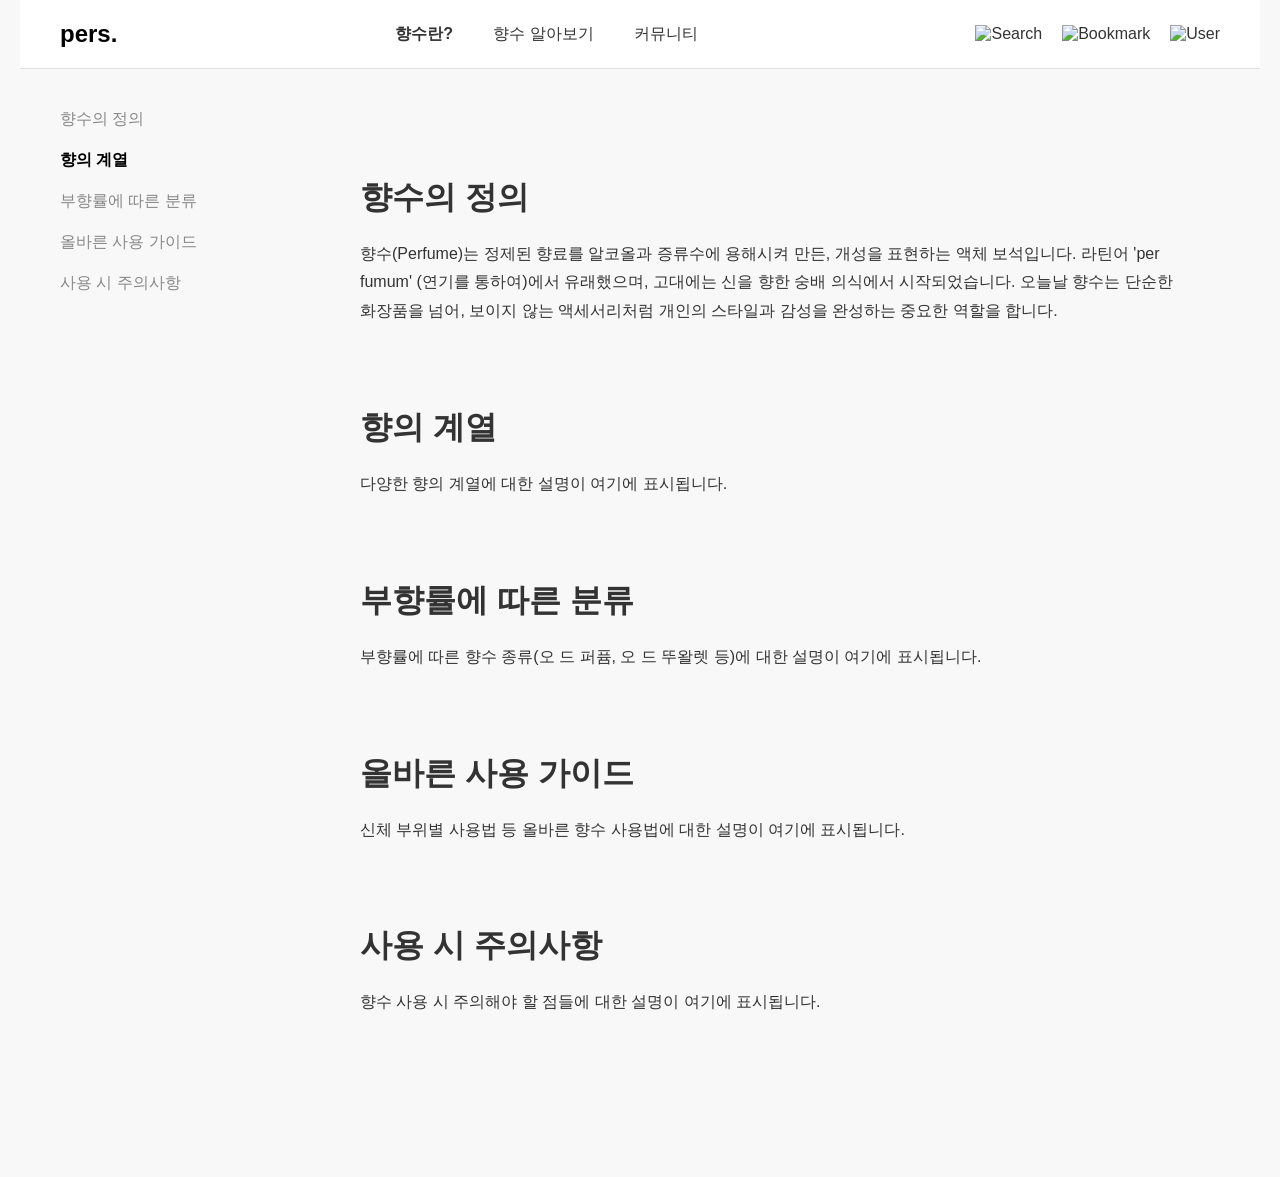
==== perfume-guide.html @ f9b20d13 "Add perfume guide and update existing files" ====
<!DOCTYPE html>
<html lang="ko">
<head>
    <meta charset="UTF-8">
    <meta name="viewport" content="width=device-width, initial-scale=1.0">
    <title>향수 가이드 - pers.</title>
    <link rel="stylesheet" href="https://cdn.jsdelivr.net/gh/orioncactus/pretendard@v1.3.9/dist/web/static/pretendard.min.css">
    <link rel="stylesheet" href="style.css">
</head>
<body class="guide-page">
    <header>
        <div class="logo"><a href="index.html">pers.</a></div>
        <nav>
            <ul>
                <li><a href="perfume-guide.html" class="active">향수란?</a></li>
                <li><a href="#">향수 알아보기</a></li>
                <li><a href="#">커뮤니티</a></li>
            </ul>
        </nav>
        <div class="icons">
             <a href="#"><img src="https://storage.googleapis.com/spec-project-asset-manager-storage/bair-imlab-project-images/images/search-icon.png" alt="Search"></a>
            <a href="#"><img src="https://storage.googleapis.com/spec-project-asset-manager-storage/bair-imlab-project-images/images/bookmark-icon.png" alt="Bookmark"></a>
            <a href="#"><img src="https://storage.googleapis.com/spec-project-asset-manager-storage/bair-imlab-project-images/images/user-icon.png" alt="User"></a>
        </div>
    </header>

    <div class="guide-container">
        <aside class="sub-nav">
            <ul>
                <li><a href="#definition" class="active">향수의 정의</a></li>
                <li><a href="#families">향의 계열</a></li>
                <li><a href="#types">부향률에 따른 분류</a></li>
                <li><a href="#usage">올바른 사용 가이드</a></li>
                <li><a href="#precautions">사용 시 주의사항</a></li>
            </ul>
        </aside>
        <main class="guide-content">
            <section id="definition">
                <h2>향수의 정의</h2>
                <p>향수(Perfume)는 정제된 향료를 알코올과 증류수에 용해시켜 만든, 개성을 표현하는 액체 보석입니다. 라틴어 'per fumum' (연기를 통하여)에서 유래했으며, 고대에는 신을 향한 숭배 의식에서 시작되었습니다. 오늘날 향수는 단순한 화장품을 넘어, 보이지 않는 액세서리처럼 개인의 스타일과 감성을 완성하는 중요한 역할을 합니다.</p>
            </section>
            <section id="families">
                <h2>향의 계열</h2>
                <p>다양한 향의 계열에 대한 설명이 여기에 표시됩니다.</p>
            </section>
            <section id="types">
                <h2>부향률에 따른 분류</h2>
                <p>부향률에 따른 향수 종류(오 드 퍼퓸, 오 드 뚜왈렛 등)에 대한 설명이 여기에 표시됩니다.</p>
            </section>
            <section id="usage">
                <h2>올바른 사용 가이드</h2>
                <p>신체 부위별 사용법 등 올바른 향수 사용법에 대한 설명이 여기에 표시됩니다.</p>
            </section>
            <section id="precautions">
                <h2>사용 시 주의사항</h2>
                <p>향수 사용 시 주의해야 할 점들에 대한 설명이 여기에 표시됩니다.</p>
            </section>
        </main>
    </div>

    <script src="main.js"></script>
</body>
</html>
---- style.css ----
:root {
    --background-color: #f8f8f8;
    --text-color: #333;
    --highlight-color: #000;
    --secondary-text-color: #888;
    --card-border-color: #e0e0e0;
}

body {
    font-family: 'Pretendard', sans-serif;
    background-color: var(--background-color);
    color: var(--text-color);
    margin: 0;
}

.guide-page {
    padding: 0 20px;
}

a {
    text-decoration: none;
    color: inherit;
}

ul {
    list-style: none;
    margin: 0;
    padding: 0;
}

header {
    display: flex;
    justify-content: space-between;
    align-items: center;
    padding: 20px 40px;
    background-color: white;
    border-bottom: 1px solid var(--card-border-color);
}

.logo a {
    font-size: 24px;
    font-weight: bold;
    color: var(--highlight-color);
}

nav ul {
    display: flex;
    gap: 40px;
}

nav a {
    font-size: 16px;
    color: var(--text-color);
}

nav a.active {
    font-weight: bold;
}

.icons {
    display: flex;
    gap: 20px;
}

.icons img {
    width: 20px;
    height: 20px;
}

main {
    padding: 40px;
}

.hero {
    display: grid;
    grid-template-columns: 1fr 1fr;
    align-items: center;
    gap: 80px;
    margin-bottom: 80px;
    background-color: white;
    padding: 60px;
}

.hero-text .lead {
    font-size: 36px;
    color: var(--secondary-text-color);
    margin: 0;
}

.hero-text h1 {
    font-size: 96px;
    font-weight: bold;
    margin: 0;
    line-height: 1;
    color: var(--secondary-text-color);
}

.hero-text .highlight {
    color: var(--highlight-color);
}

.hero-text p:last-child {
    font-size: 18px;
    margin-top: 20px;
}

.hero-image img {
    max-width: 100%;
    height: auto;
    border-radius: 8px;
}

.features {
    display: grid;
    grid-template-columns: repeat(3, 1fr);
    gap: 20px;
    text-align: left;
}

.feature-card {
    background-color: white;
    padding: 30px;
    border: 1px solid var(--card-border-color);
    border-radius: 8px;
    display: flex;
    flex-direction: column;
}

.feature-card h2 {
    font-size: 20px;
    margin: 0 0 10px 0;
}

.feature-card h2 span {
    color: var(--secondary-text-color);
    display: block;
    font-size: 16px;
    margin-bottom: 5px;
}

.feature-card p {
    margin: 0;
    color: var(--secondary-text-color);
    flex-grow: 1;
}

.feature-card a {
    font-size: 24px;
    margin-top: 20px;
    align-self: flex-end;
}

/* Guide Page Styles */
.guide-container {
    display: grid;
    grid-template-columns: 200px 1fr;
    gap: 60px;
    padding: 40px;
    max-width: 1200px;
    margin: 0 auto;
}

.sub-nav {
    position: sticky;
    top: 40px;
    height: fit-content;
}

.sub-nav ul {
    display: flex;
    flex-direction: column;
    gap: 20px;
}

.sub-nav a {
    font-size: 16px;
    color: var(--secondary-text-color);
}

.sub-nav a.active {
    font-weight: bold;
    color: var(--highlight-color);
}

.guide-content section {
    margin-bottom: 80px;
    scroll-margin-top: 40px; /* Offset for sticky nav */
}

.guide-content h2 {
    font-size: 32px;
    margin-bottom: 20px;
}

.guide-content p {
    font-size: 16px;
    line-height: 1.8;
    color: var(--text-color);
}
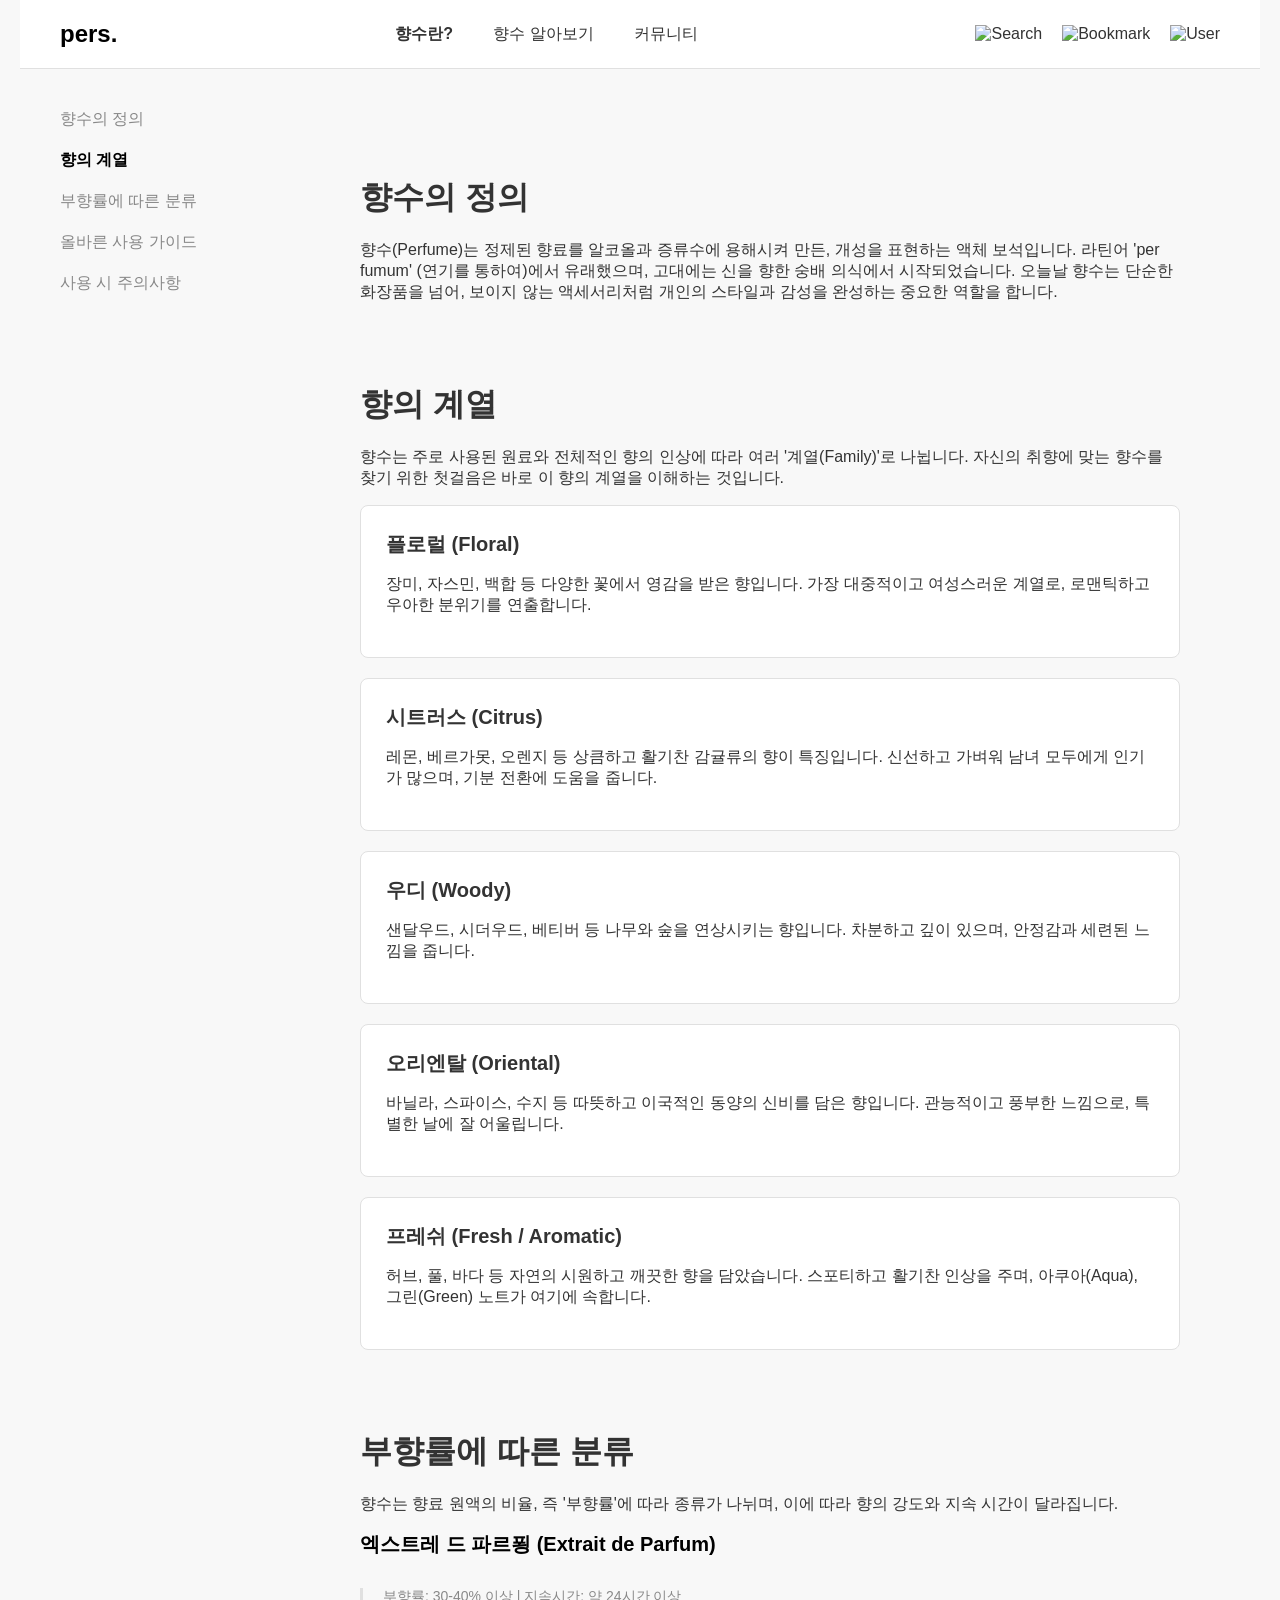
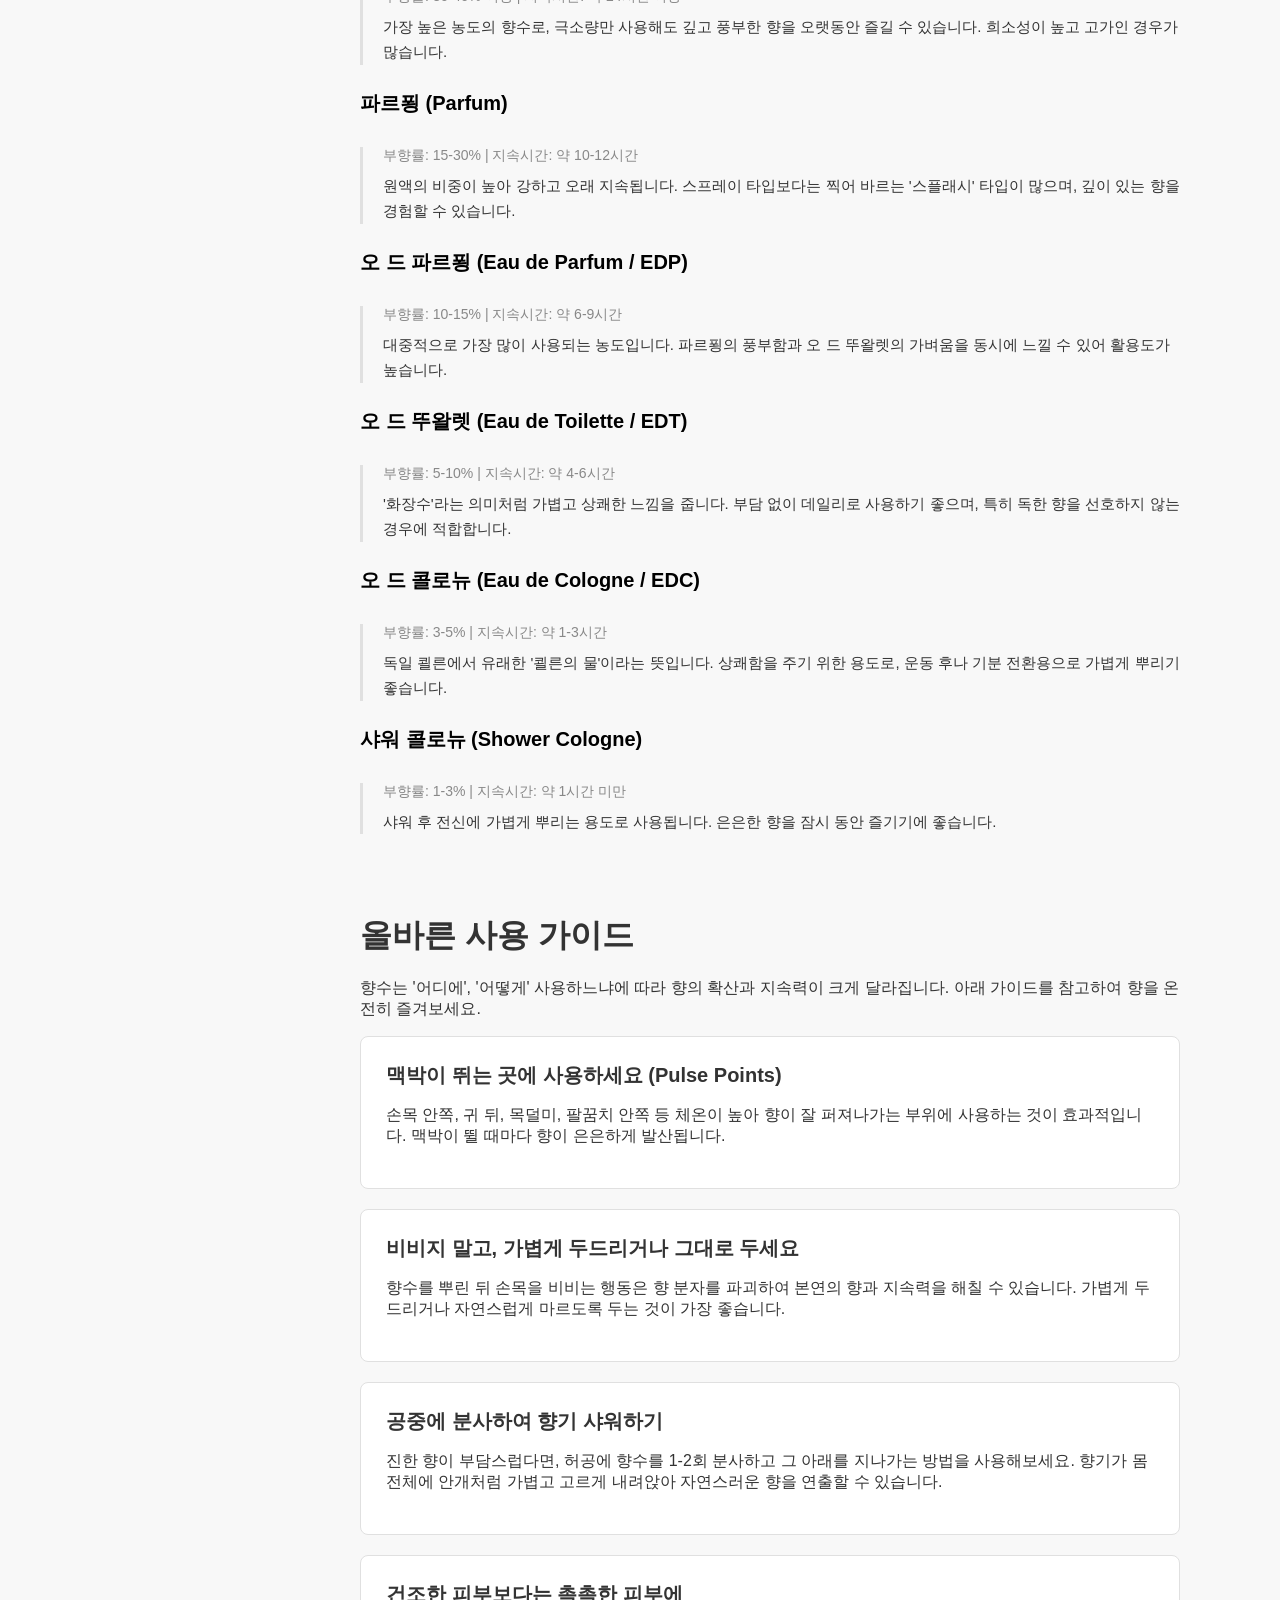
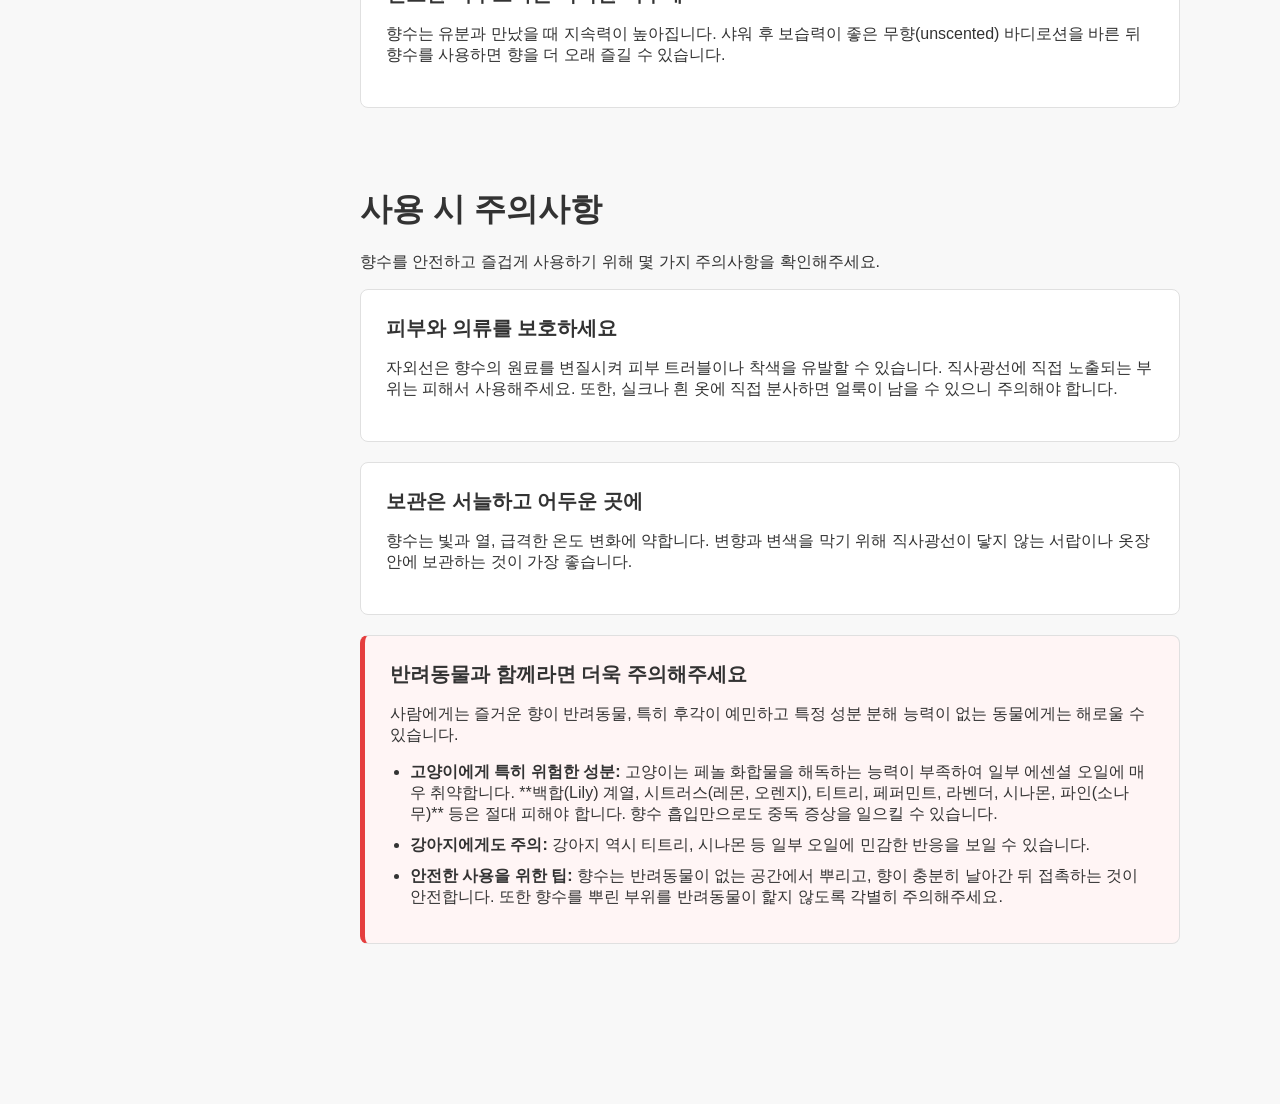
==== commit 3b70ee92: "Update perfume guide and style" ====
--- a/perfume-guide.html
+++ b/perfume-guide.html
@@ -42,19 +42,104 @@
             </section>
             <section id="families">
                 <h2>향의 계열</h2>
-                <p>다양한 향의 계열에 대한 설명이 여기에 표시됩니다.</p>
+                 <p>향수는 주로 사용된 원료와 전체적인 향의 인상에 따라 여러 '계열(Family)'로 나뉩니다. 자신의 취향에 맞는 향수를 찾기 위한 첫걸음은 바로 이 향의 계열을 이해하는 것입니다.</p>
+                <div class="content-block">
+                    <h3>플로럴 (Floral)</h3>
+                    <p>장미, 자스민, 백합 등 다양한 꽃에서 영감을 받은 향입니다. 가장 대중적이고 여성스러운 계열로, 로맨틱하고 우아한 분위기를 연출합니다.</p>
+                </div>
+                <div class="content-block">
+                    <h3>시트러스 (Citrus)</h3>
+                    <p>레몬, 베르가못, 오렌지 등 상큼하고 활기찬 감귤류의 향이 특징입니다. 신선하고 가벼워 남녀 모두에게 인기가 많으며, 기분 전환에 도움을 줍니다.</p>
+                </div>
+                 <div class="content-block">
+                    <h3>우디 (Woody)</h3>
+                    <p>샌달우드, 시더우드, 베티버 등 나무와 숲을 연상시키는 향입니다. 차분하고 깊이 있으며, 안정감과 세련된 느낌을 줍니다.</p>
+                </div>
+                 <div class="content-block">
+                    <h3>오리엔탈 (Oriental)</h3>
+                    <p>바닐라, 스파이스, 수지 등 따뜻하고 이국적인 동양의 신비를 담은 향입니다. 관능적이고 풍부한 느낌으로, 특별한 날에 잘 어울립니다.</p>
+                </div>
+                 <div class="content-block">
+                    <h3>프레쉬 (Fresh / Aromatic)</h3>
+                    <p>허브, 풀, 바다 등 자연의 시원하고 깨끗한 향을 담았습니다. 스포티하고 활기찬 인상을 주며, 아쿠아(Aqua), 그린(Green) 노트가 여기에 속합니다.</p>
+                </div>
             </section>
             <section id="types">
                 <h2>부향률에 따른 분류</h2>
-                <p>부향률에 따른 향수 종류(오 드 퍼퓸, 오 드 뚜왈렛 등)에 대한 설명이 여기에 표시됩니다.</p>
+                <p>향수는 향료 원액의 비율, 즉 '부향률'에 따라 종류가 나뉘며, 이에 따라 향의 강도와 지속 시간이 달라집니다.</p>
+                 <dl class="concentration-list">
+                    <dt>엑스트레 드 파르푕 (Extrait de Parfum)</dt>
+                    <dd>
+                        <strong>부향률: 30-40% 이상 | 지속시간: 약 24시간 이상</strong>
+                        <p>가장 높은 농도의 향수로, 극소량만 사용해도 깊고 풍부한 향을 오랫동안 즐길 수 있습니다. 희소성이 높고 고가인 경우가 많습니다.</p>
+                    </dd>
+                    <dt>파르푕 (Parfum)</dt>
+                    <dd>
+                        <strong>부향률: 15-30% | 지속시간: 약 10-12시간</strong>
+                        <p>원액의 비중이 높아 강하고 오래 지속됩니다. 스프레이 타입보다는 찍어 바르는 '스플래시' 타입이 많으며, 깊이 있는 향을 경험할 수 있습니다.</p>
+                    </dd>
+                    <dt>오 드 파르푕 (Eau de Parfum / EDP)</dt>
+                    <dd>
+                        <strong>부향률: 10-15% | 지속시간: 약 6-9시간</strong>
+                        <p>대중적으로 가장 많이 사용되는 농도입니다. 파르푕의 풍부함과 오 드 뚜왈렛의 가벼움을 동시에 느낄 수 있어 활용도가 높습니다.</p>
+                    </dd>
+                    <dt>오 드 뚜왈렛 (Eau de Toilette / EDT)</dt>
+                    <dd>
+                        <strong>부향률: 5-10% | 지속시간: 약 4-6시간</strong>
+                        <p>'화장수'라는 의미처럼 가볍고 상쾌한 느낌을 줍니다. 부담 없이 데일리로 사용하기 좋으며, 특히 독한 향을 선호하지 않는 경우에 적합합니다.</p>
+                    </dd>
+                    <dt>오 드 콜로뉴 (Eau de Cologne / EDC)</dt>
+                    <dd>
+                        <strong>부향률: 3-5% | 지속시간: 약 1-3시간</strong>
+                        <p>독일 쾰른에서 유래한 '쾰른의 물'이라는 뜻입니다. 상쾌함을 주기 위한 용도로, 운동 후나 기분 전환용으로 가볍게 뿌리기 좋습니다.</p>
+                    </dd>
+                    <dt>샤워 콜로뉴 (Shower Cologne)</dt>
+                    <dd>
+                        <strong>부향률: 1-3% | 지속시간: 약 1시간 미만</strong>
+                        <p>샤워 후 전신에 가볍게 뿌리는 용도로 사용됩니다. 은은한 향을 잠시 동안 즐기기에 좋습니다.</p>
+                    </dd>
+                </dl>
             </section>
             <section id="usage">
                 <h2>올바른 사용 가이드</h2>
-                <p>신체 부위별 사용법 등 올바른 향수 사용법에 대한 설명이 여기에 표시됩니다.</p>
+                <p>향수는 '어디에', '어떻게' 사용하느냐에 따라 향의 확산과 지속력이 크게 달라집니다. 아래 가이드를 참고하여 향을 온전히 즐겨보세요.</p>
+                <div class="content-block">
+                    <h3>맥박이 뛰는 곳에 사용하세요 (Pulse Points)</h3>
+                    <p>손목 안쪽, 귀 뒤, 목덜미, 팔꿈치 안쪽 등 체온이 높아 향이 잘 퍼져나가는 부위에 사용하는 것이 효과적입니다. 맥박이 뛸 때마다 향이 은은하게 발산됩니다.</p>
+                </div>
+                 <div class="content-block">
+                    <h3>비비지 말고, 가볍게 두드리거나 그대로 두세요</h3>
+                    <p>향수를 뿌린 뒤 손목을 비비는 행동은 향 분자를 파괴하여 본연의 향과 지속력을 해칠 수 있습니다. 가볍게 두드리거나 자연스럽게 마르도록 두는 것이 가장 좋습니다.</p>
+                </div>
+                <div class="content-block">
+                    <h3>공중에 분사하여 향기 샤워하기</h3>
+                    <p>진한 향이 부담스럽다면, 허공에 향수를 1-2회 분사하고 그 아래를 지나가는 방법을 사용해보세요. 향기가 몸 전체에 안개처럼 가볍고 고르게 내려앉아 자연스러운 향을 연출할 수 있습니다.</p>
+                </div>
+                <div class="content-block">
+                    <h3>건조한 피부보다는 촉촉한 피부에</h3>
+                    <p>향수는 유분과 만났을 때 지속력이 높아집니다. 샤워 후 보습력이 좋은 무향(unscented) 바디로션을 바른 뒤 향수를 사용하면 향을 더 오래 즐길 수 있습니다.</p>
+                </div>
             </section>
             <section id="precautions">
                 <h2>사용 시 주의사항</h2>
-                <p>향수 사용 시 주의해야 할 점들에 대한 설명이 여기에 표시됩니다.</p>
+                 <p>향수를 안전하고 즐겁게 사용하기 위해 몇 가지 주의사항을 확인해주세요.</p>
+                <div class="content-block">
+                    <h3>피부와 의류를 보호하세요</h3>
+                    <p>자외선은 향수의 원료를 변질시켜 피부 트러블이나 착색을 유발할 수 있습니다. 직사광선에 직접 노출되는 부위는 피해서 사용해주세요. 또한, 실크나 흰 옷에 직접 분사하면 얼룩이 남을 수 있으니 주의해야 합니다.</p>
+                </div>
+                <div class="content-block">
+                    <h3>보관은 서늘하고 어두운 곳에</h3>
+                    <p>향수는 빛과 열, 급격한 온도 변화에 약합니다. 변향과 변색을 막기 위해 직사광선이 닿지 않는 서랍이나 옷장 안에 보관하는 것이 가장 좋습니다.</p>
+                </div>
+                <div class="content-block alert-block">
+                    <h3>반려동물과 함께라면 더욱 주의해주세요</h3>
+                    <p>사람에게는 즐거운 향이 반려동물, 특히 후각이 예민하고 특정 성분 분해 능력이 없는 동물에게는 해로울 수 있습니다.</p>
+                    <ul>
+                        <li><strong>고양이에게 특히 위험한 성분:</strong> 고양이는 페놀 화합물을 해독하는 능력이 부족하여 일부 에센셜 오일에 매우 취약합니다. **백합(Lily) 계열, 시트러스(레몬, 오렌지), 티트리, 페퍼민트, 라벤더, 시나몬, 파인(소나무)** 등은 절대 피해야 합니다. 향수 흡입만으로도 중독 증상을 일으킬 수 있습니다.</li>
+                        <li><strong>강아지에게도 주의:</strong> 강아지 역시 티트리, 시나몬 등 일부 오일에 민감한 반응을 보일 수 있습니다.</li>
+                        <li><strong>안전한 사용을 위한 팁:</strong> 향수는 반려동물이 없는 공간에서 뿌리고, 향이 충분히 날아간 뒤 접촉하는 것이 안전합니다. 또한 향수를 뿌린 부위를 반려동물이 핥지 않도록 각별히 주의해주세요.</li>
+                    </ul>
+                </div>
             </section>
         </main>
     </div>
--- a/style.css
+++ b/style.css
@@ -5,6 +5,8 @@
     --highlight-color: #000;
     --secondary-text-color: #888;
     --card-border-color: #e0e0e0;
+    --alert-bg-color: #fff5f5;
+    --alert-border-color: #e53e3e;
 }
 
 body {
@@ -23,7 +25,7 @@
     color: inherit;
 }
 
-ul {
+ul, dl {
     list-style: none;
     margin: 0;
     padding: 0;
@@ -193,8 +195,69 @@
     margin-bottom: 20px;
 }
 
-.guide-content p {
+.guide-content > p {
     font-size: 16px;
     line-height: 1.8;
     color: var(--text-color);
 }
+
+.guide-content .content-block {
+    background-color: white;
+    padding: 25px;
+    border-radius: 8px;
+    margin-bottom: 20px;
+    border: 1px solid var(--card-border-color);
+}
+
+.guide-content .content-block h3 {
+    font-size: 20px;
+    margin: 0 0 10px 0;
+}
+
+.guide-content .alert-block {
+    background-color: var(--alert-bg-color);
+    border-left: 5px solid var(--alert-border-color);
+}
+
+.guide-content .alert-block ul {
+    list-style-type: disc;
+    padding-left: 20px;
+    margin-top: 15px;
+}
+
+.guide-content .alert-block li {
+    margin-bottom: 10px;
+}
+
+.guide-content .concentration-list {
+    display: flex;
+    flex-direction: column;
+    gap: 25px;
+}
+
+.guide-content .concentration-list dt {
+    font-size: 20px;
+    font-weight: bold;
+    color: var(--highlight-color);
+    margin-bottom: 5px;
+}
+
+.guide-content .concentration-list dd {
+    margin-left: 0;
+    padding-left: 20px;
+    border-left: 3px solid var(--card-border-color);
+}
+
+.guide-content .concentration-list dd strong {
+    display: block;
+    margin-bottom: 8px;
+    font-size: 14px;
+    font-weight: normal;
+    color: var(--secondary-text-color);
+}
+
+.guide-content .concentration-list dd p {
+    margin: 0;
+    font-size: 15px;
+    line-height: 1.7;
+}
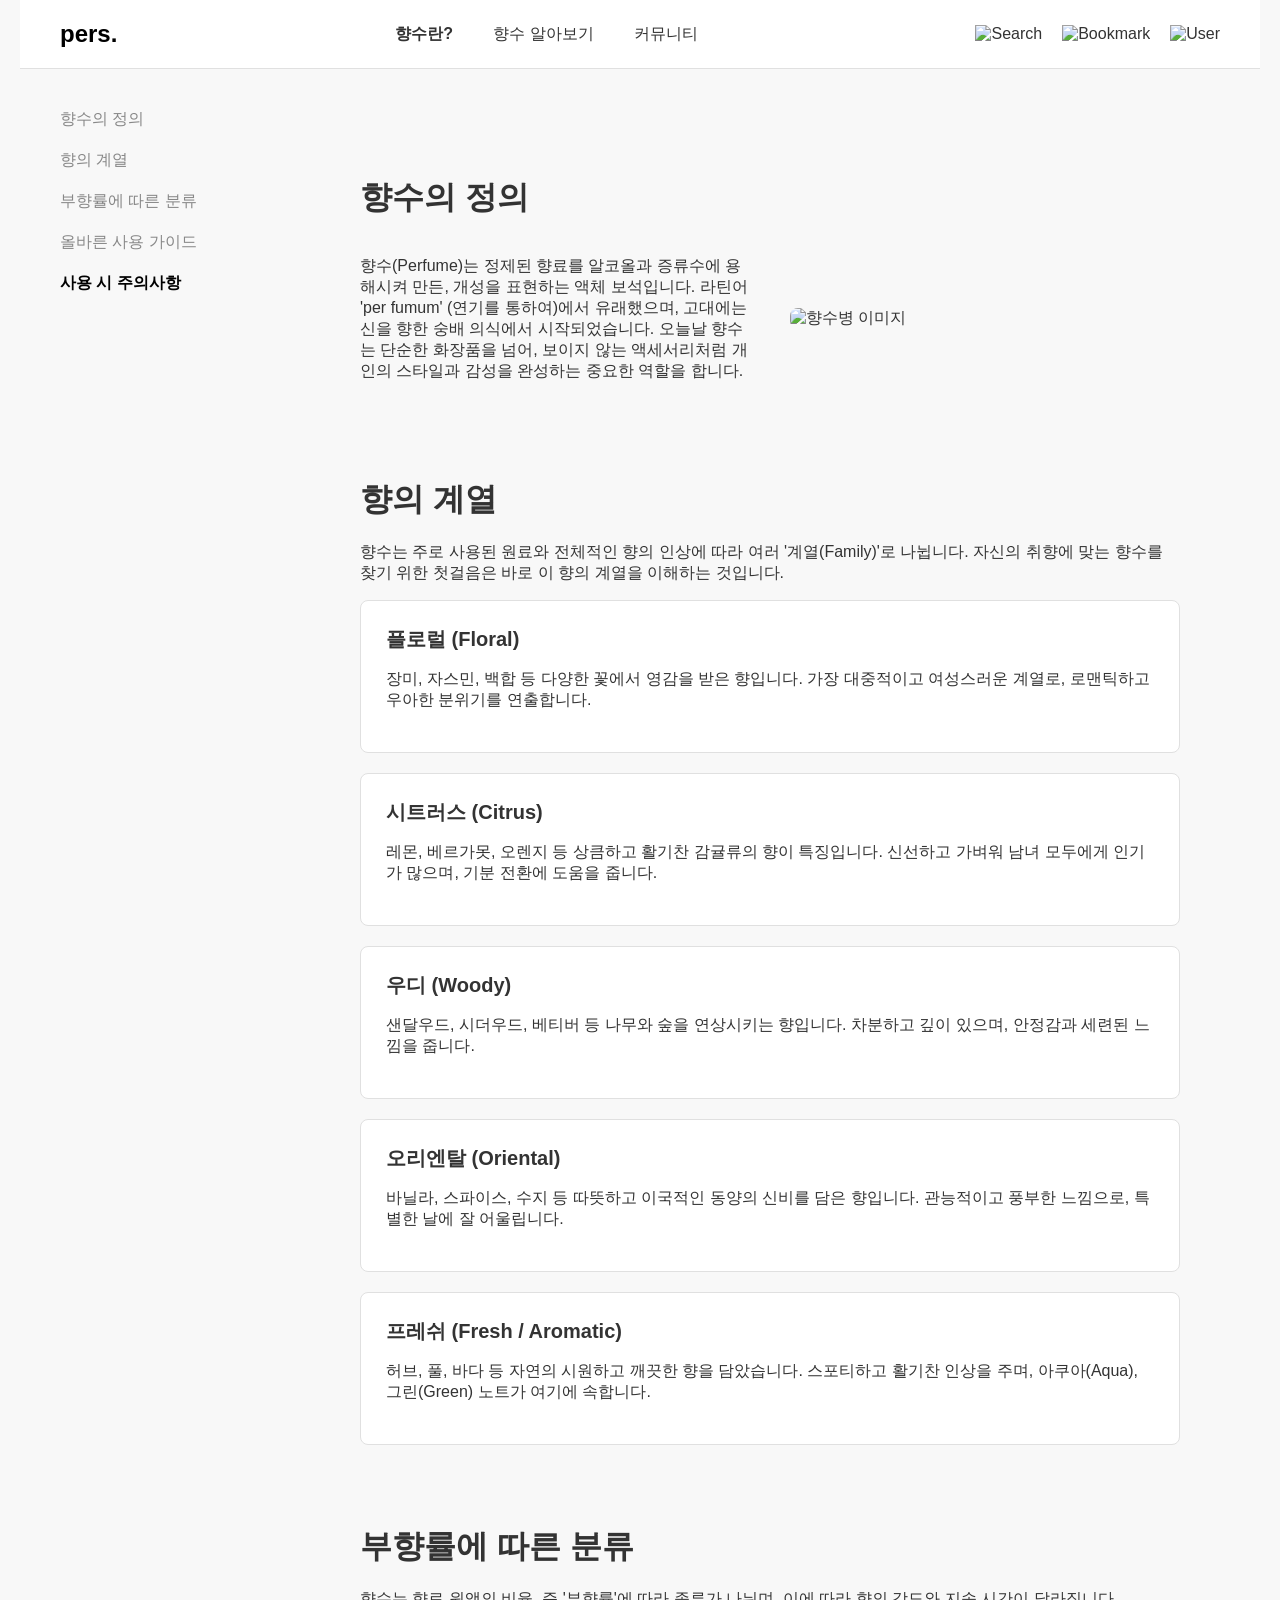
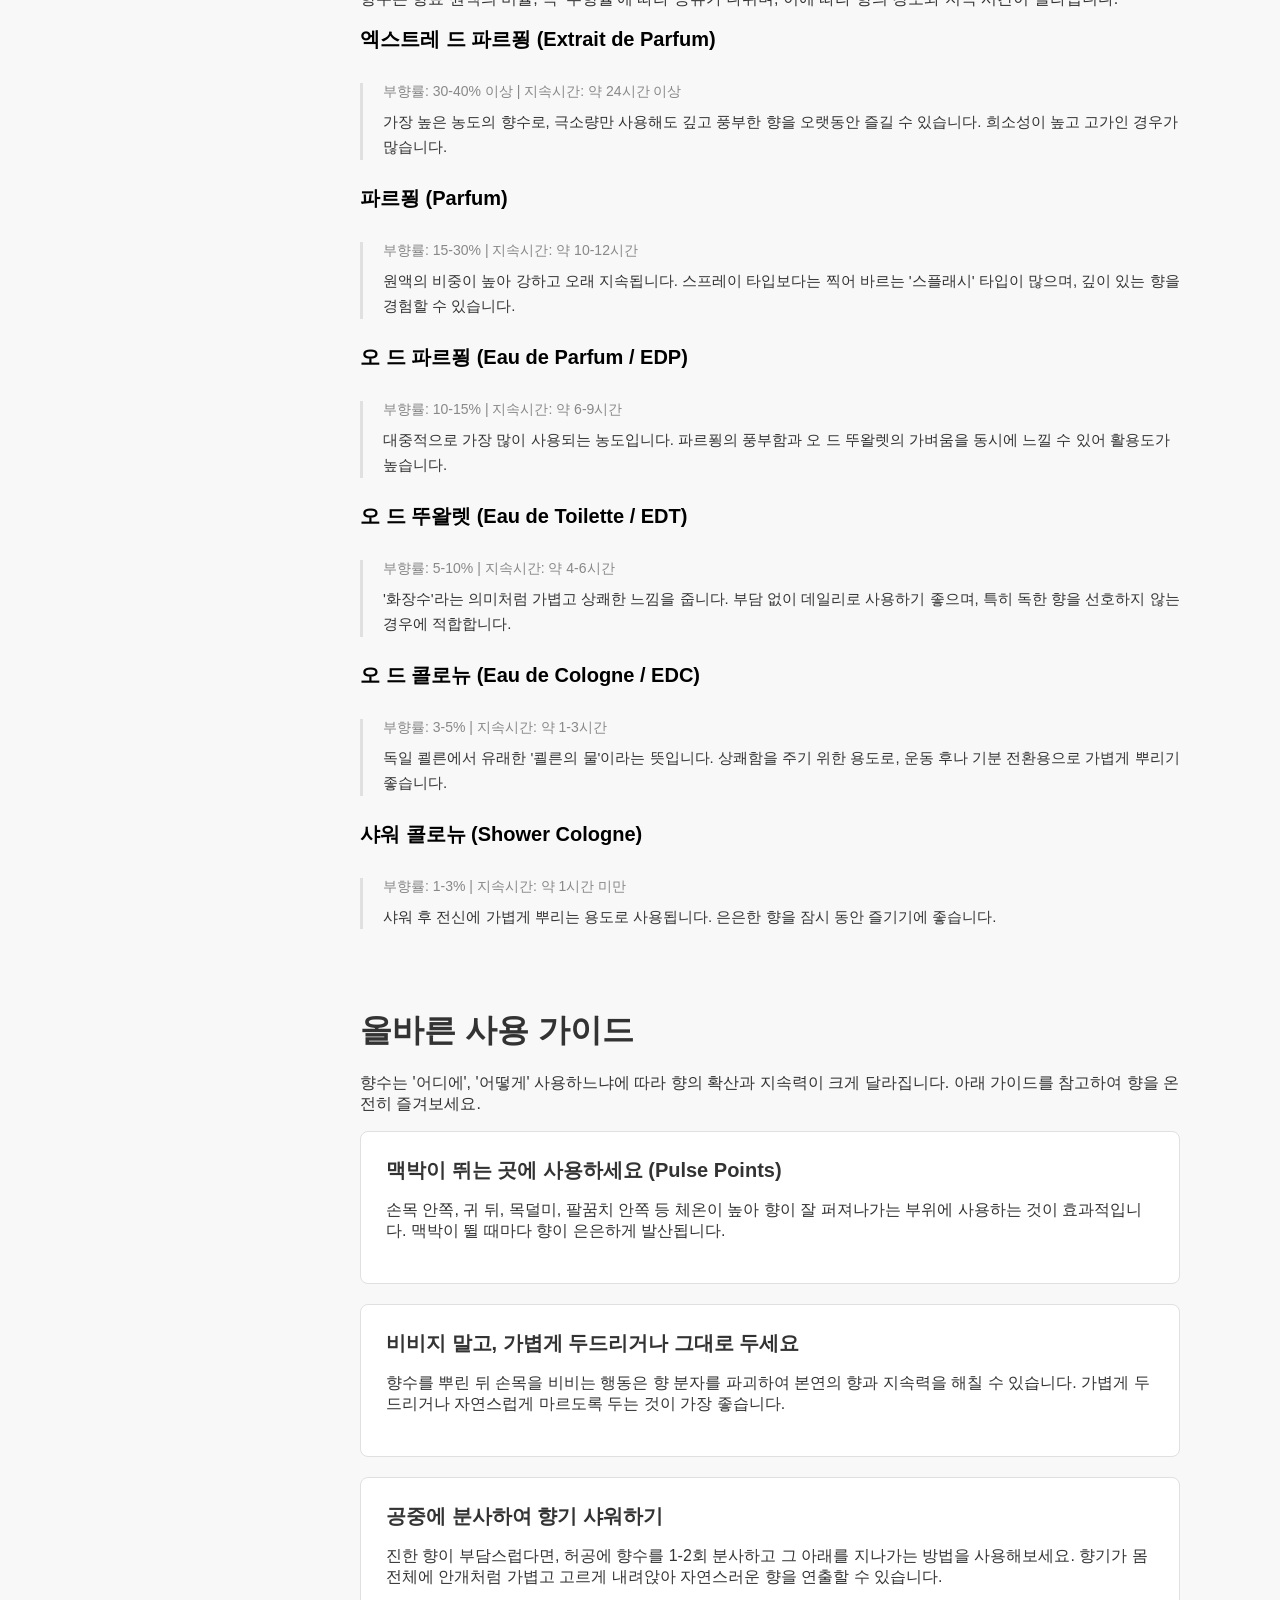
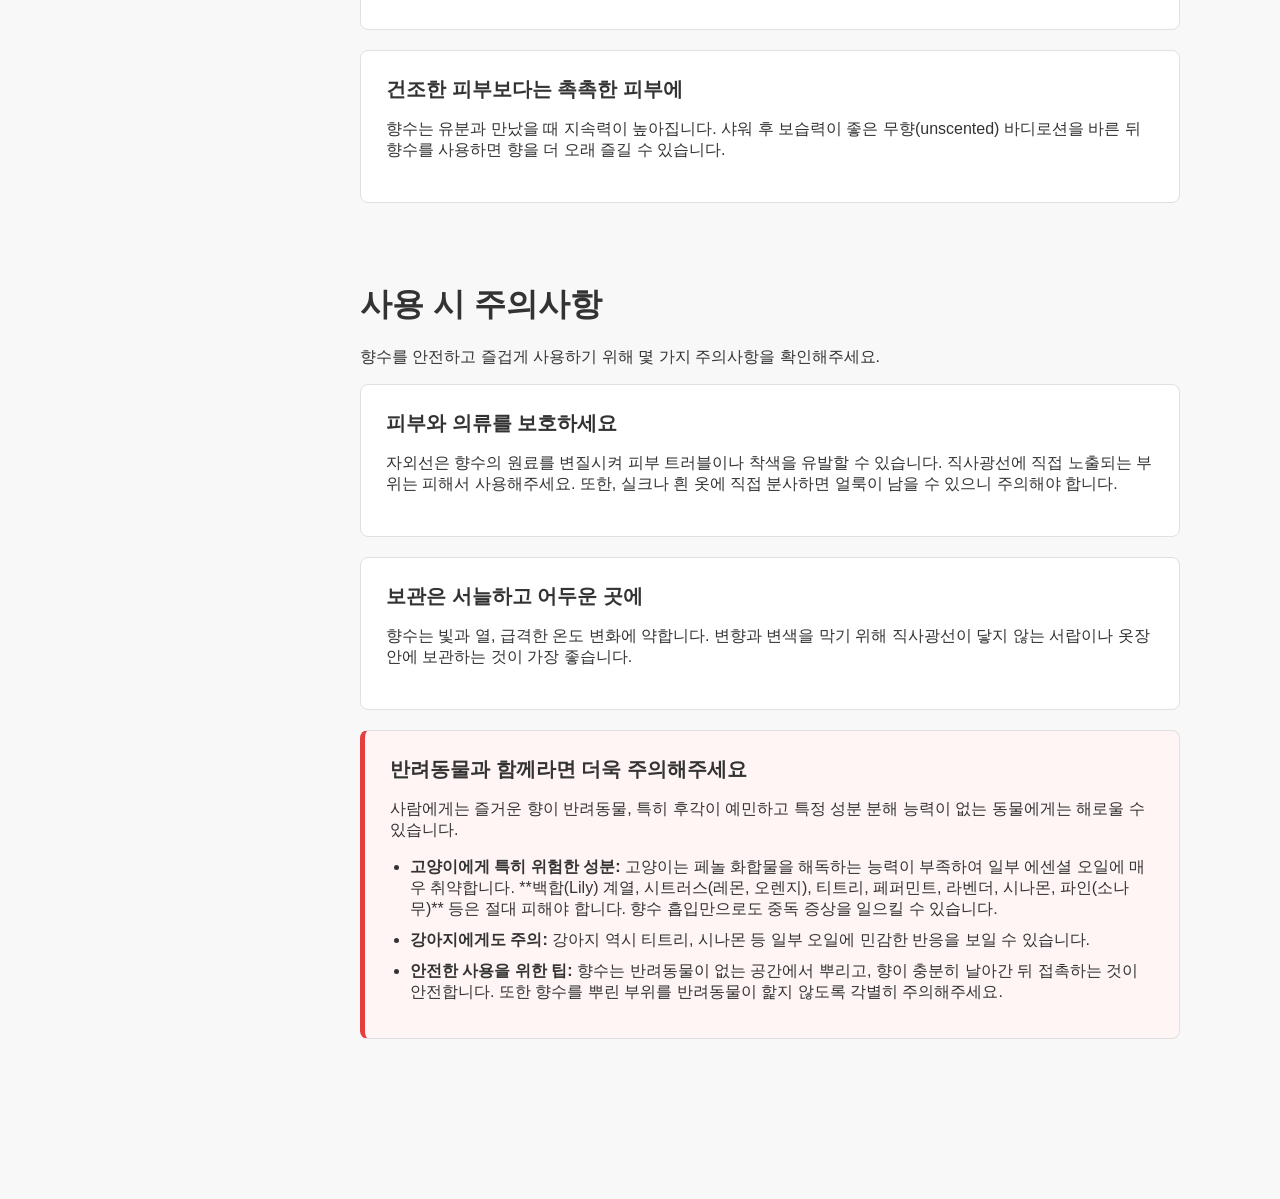
==== commit 6b32d305: "Update blueprint, perfume guide, and style" ====
--- a/perfume-guide.html
+++ b/perfume-guide.html
@@ -38,7 +38,14 @@
         <main class="guide-content">
             <section id="definition">
                 <h2>향수의 정의</h2>
-                <p>향수(Perfume)는 정제된 향료를 알코올과 증류수에 용해시켜 만든, 개성을 표현하는 액체 보석입니다. 라틴어 'per fumum' (연기를 통하여)에서 유래했으며, 고대에는 신을 향한 숭배 의식에서 시작되었습니다. 오늘날 향수는 단순한 화장품을 넘어, 보이지 않는 액세서리처럼 개인의 스타일과 감성을 완성하는 중요한 역할을 합니다.</p>
+                <div class="definition-layout">
+                    <div class="definition-text">
+                        <p>향수(Perfume)는 정제된 향료를 알코올과 증류수에 용해시켜 만든, 개성을 표현하는 액체 보석입니다. 라틴어 'per fumum' (연기를 통하여)에서 유래했으며, 고대에는 신을 향한 숭배 의식에서 시작되었습니다. 오늘날 향수는 단순한 화장품을 넘어, 보이지 않는 액세서리처럼 개인의 스타일과 감성을 완성하는 중요한 역할을 합니다.</p>
+                    </div>
+                    <div class="definition-image">
+                        <img src="https://storage.googleapis.com/spec-project-asset-manager-storage/bair-imlab-project-images/images/perfume-image-2.png" alt="향수병 이미지">
+                    </div>
+                </div>
             </section>
             <section id="families">
                 <h2>향의 계열</h2>
@@ -135,9 +142,11 @@
                     <h3>반려동물과 함께라면 더욱 주의해주세요</h3>
                     <p>사람에게는 즐거운 향이 반려동물, 특히 후각이 예민하고 특정 성분 분해 능력이 없는 동물에게는 해로울 수 있습니다.</p>
                     <ul>
-                        <li><strong>고양이에게 특히 위험한 성분:</strong> 고양이는 페놀 화합물을 해독하는 능력이 부족하여 일부 에센셜 오일에 매우 취약합니다. **백합(Lily) 계열, 시트러스(레몬, 오렌지), 티트리, 페퍼민트, 라벤더, 시나몬, 파인(소나무)** 등은 절대 피해야 합니다. 향수 흡입만으로도 중독 증상을 일으킬 수 있습니다.</li>
+                        <li><strong>고양이에게 특히 위험한 성분:</strong> 고양이는 페놀 화합물을 해독하는 능력이 부족하여 일부 에센셜 오일에 매우 취약합니다. 
+                            **백합(Lily) 계열, 시트러스(레몬, 오렌지), 티트리, 페퍼민트, 라벤더, 시나몬, 파인(소나무)** 등은 절대 피해야 합니다. 향수 흡입만으로도 중독 증상을 일으킬 수 있습니다.</li>
                         <li><strong>강아지에게도 주의:</strong> 강아지 역시 티트리, 시나몬 등 일부 오일에 민감한 반응을 보일 수 있습니다.</li>
-                        <li><strong>안전한 사용을 위한 팁:</strong> 향수는 반려동물이 없는 공간에서 뿌리고, 향이 충분히 날아간 뒤 접촉하는 것이 안전합니다. 또한 향수를 뿌린 부위를 반려동물이 핥지 않도록 각별히 주의해주세요.</li>
+                        <li><strong>안전한 사용을 위한 팁:</strong> 향수는 반려동물이 없는 공간에서 뿌리고, 향이 충분히 날아간 뒤 접촉하는 것이 안전합니다. 
+                            또한 향수를 뿌린 부위를 반려동물이 핥지 않도록 각별히 주의해주세요.</li>
                     </ul>
                 </div>
             </section>
--- a/style.css
+++ b/style.css
@@ -201,6 +201,18 @@
     color: var(--text-color);
 }
 
+.definition-layout {
+    display: grid;
+    grid-template-columns: 1fr 1fr;
+    gap: 40px;
+    align-items: center;
+}
+
+.definition-image img {
+    width: 100%;
+    border-radius: 8px;
+}
+
 .guide-content .content-block {
     background-color: white;
     padding: 25px;
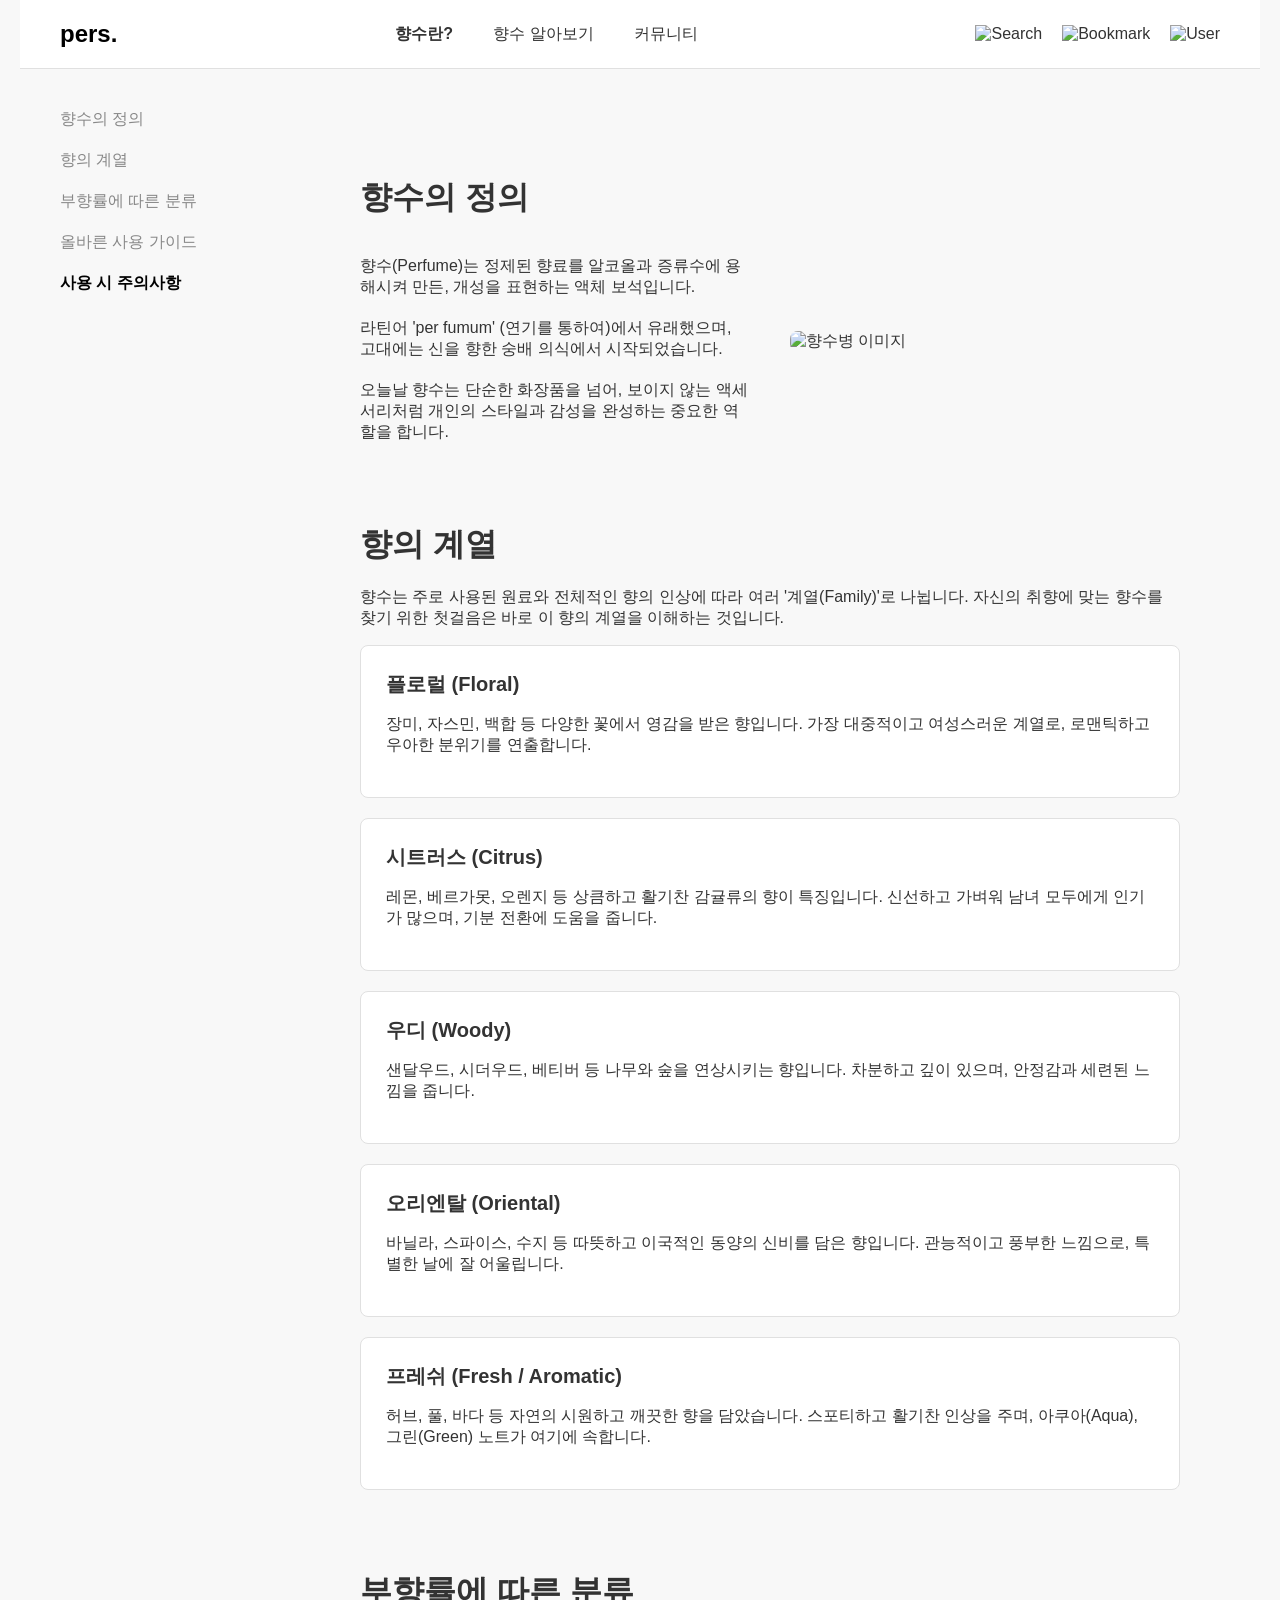
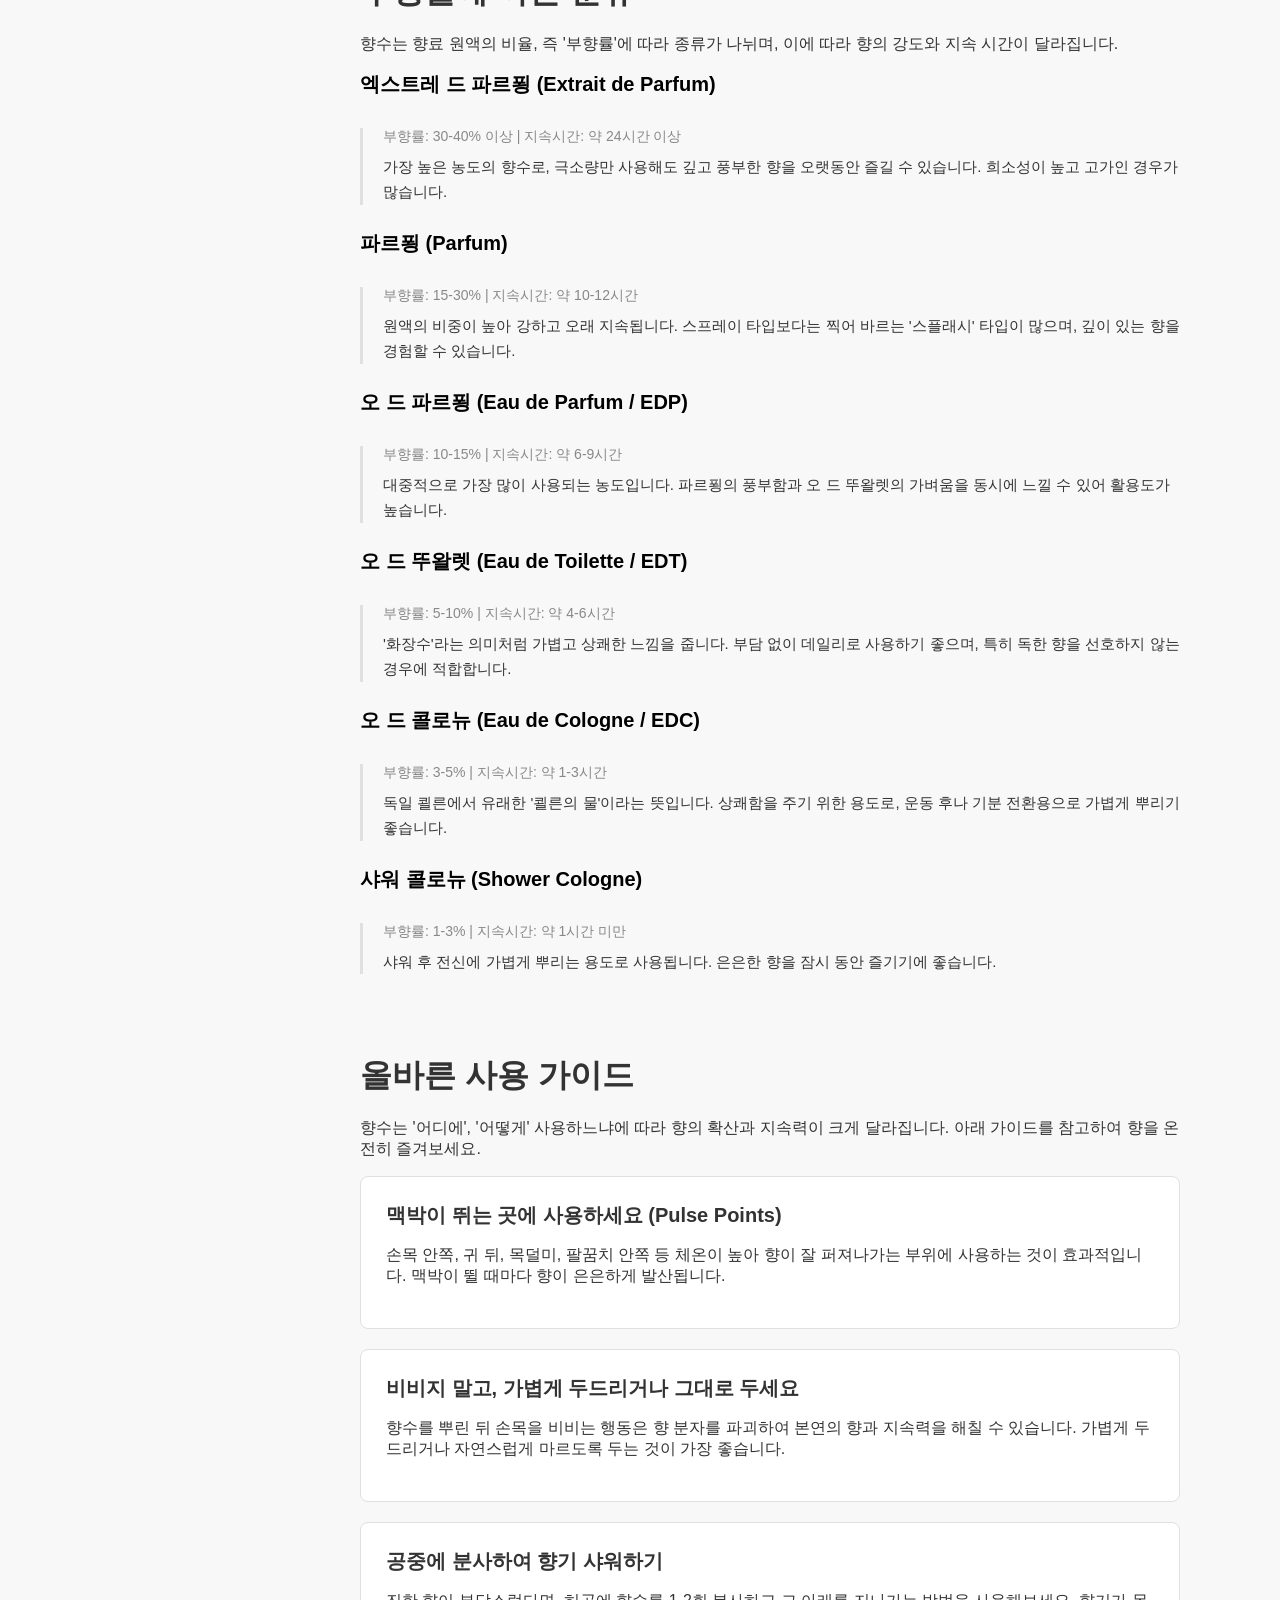
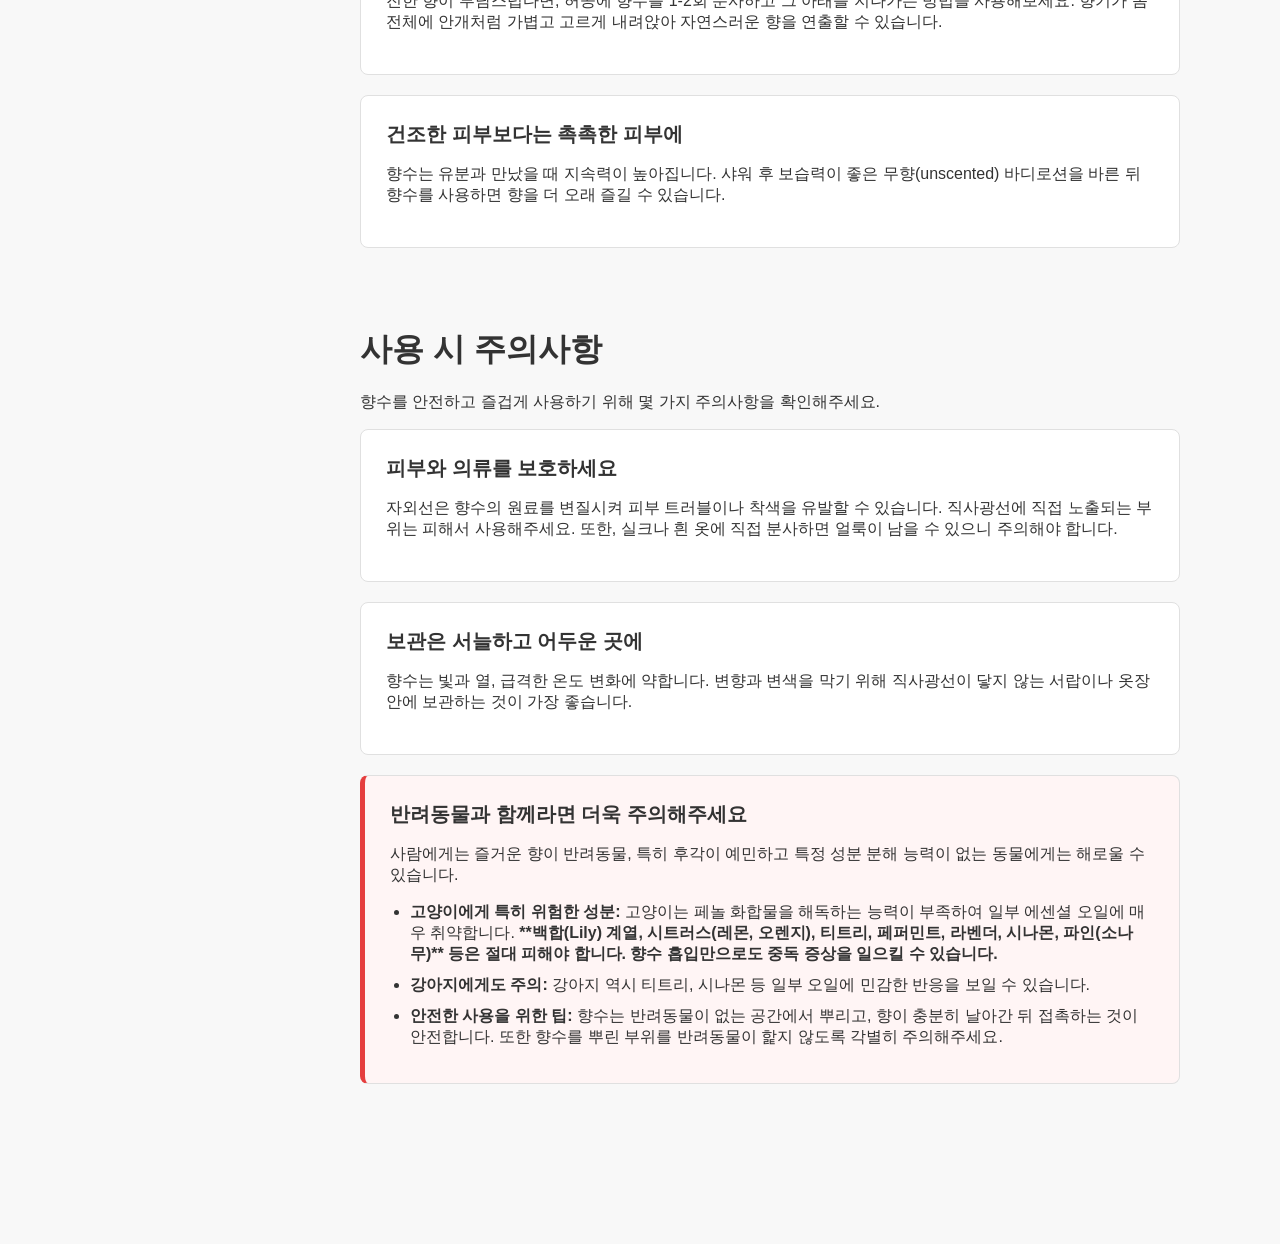
==== commit 65ec909f: "Update perfume guide and style with latest changes" ====
--- a/perfume-guide.html
+++ b/perfume-guide.html
@@ -40,7 +40,9 @@
                 <h2>향수의 정의</h2>
                 <div class="definition-layout">
                     <div class="definition-text">
-                        <p>향수(Perfume)는 정제된 향료를 알코올과 증류수에 용해시켜 만든, 개성을 표현하는 액체 보석입니다. 라틴어 'per fumum' (연기를 통하여)에서 유래했으며, 고대에는 신을 향한 숭배 의식에서 시작되었습니다. 오늘날 향수는 단순한 화장품을 넘어, 보이지 않는 액세서리처럼 개인의 스타일과 감성을 완성하는 중요한 역할을 합니다.</p>
+                        <p>향수(Perfume)는 정제된 향료를 알코올과 증류수에 용해시켜 만든, 개성을 표현하는 액체 보석입니다.</p>
+                        <p>라틴어 'per fumum' (연기를 통하여)에서 유래했으며, 고대에는 신을 향한 숭배 의식에서 시작되었습니다.</p>
+                        <p>오늘날 향수는 단순한 화장품을 넘어, 보이지 않는 액세서리처럼 개인의 스타일과 감성을 완성하는 중요한 역할을 합니다.</p>
                     </div>
                     <div class="definition-image">
                         <img src="https://storage.googleapis.com/spec-project-asset-manager-storage/bair-imlab-project-images/images/perfume-image-2.png" alt="향수병 이미지">
@@ -143,10 +145,9 @@
                     <p>사람에게는 즐거운 향이 반려동물, 특히 후각이 예민하고 특정 성분 분해 능력이 없는 동물에게는 해로울 수 있습니다.</p>
                     <ul>
                         <li><strong>고양이에게 특히 위험한 성분:</strong> 고양이는 페놀 화합물을 해독하는 능력이 부족하여 일부 에센셜 오일에 매우 취약합니다. 
-                            **백합(Lily) 계열, 시트러스(레몬, 오렌지), 티트리, 페퍼민트, 라벤더, 시나몬, 파인(소나무)** 등은 절대 피해야 합니다. 향수 흡입만으로도 중독 증상을 일으킬 수 있습니다.</li>
+                            <strong>**백합(Lily) 계열, 시트러스(레몬, 오렌지), 티트리, 페퍼민트, 라벤더, 시나몬, 파인(소나무)** 등은 절대 피해야 합니다. 향수 흡입만으로도 중독 증상을 일으킬 수 있습니다.</strong></li>
                         <li><strong>강아지에게도 주의:</strong> 강아지 역시 티트리, 시나몬 등 일부 오일에 민감한 반응을 보일 수 있습니다.</li>
-                        <li><strong>안전한 사용을 위한 팁:</strong> 향수는 반려동물이 없는 공간에서 뿌리고, 향이 충분히 날아간 뒤 접촉하는 것이 안전합니다. 
-                            또한 향수를 뿌린 부위를 반려동물이 핥지 않도록 각별히 주의해주세요.</li>
+                        <li><strong>안전한 사용을 위한 팁:</strong> 향수는 반려동물이 없는 공간에서 뿌리고, 향이 충분히 날아간 뒤 접촉하는 것이 안전합니다. 또한 향수를 뿌린 부위를 반려동물이 핥지 않도록 각별히 주의해주세요.</li>
                     </ul>
                 </div>
             </section>
--- a/style.css
+++ b/style.css
@@ -208,6 +208,14 @@
     align-items: center;
 }
 
+.definition-text p {
+    margin-bottom: 20px; /* Add space between paragraphs */
+}
+
+.definition-text p:last-child {
+    margin-bottom: 0;
+}
+
 .definition-image img {
     width: 100%;
     border-radius: 8px;
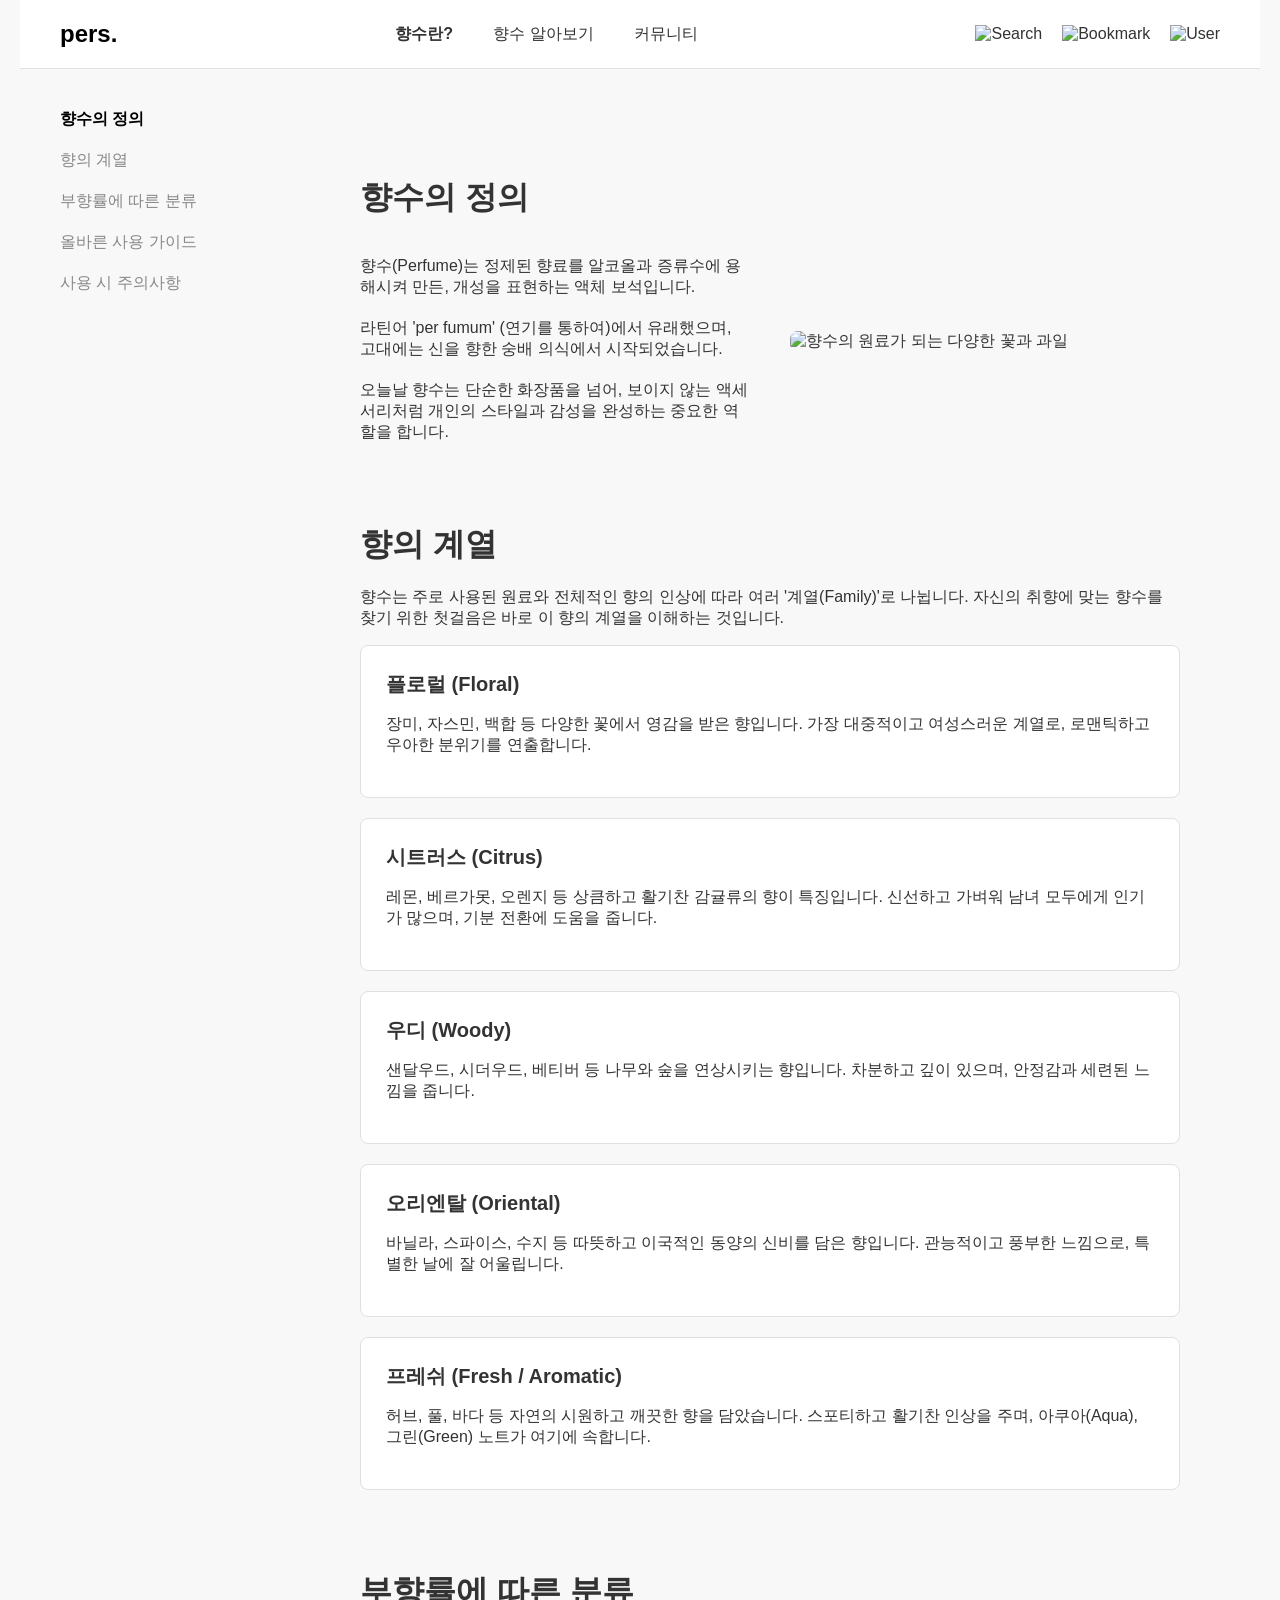
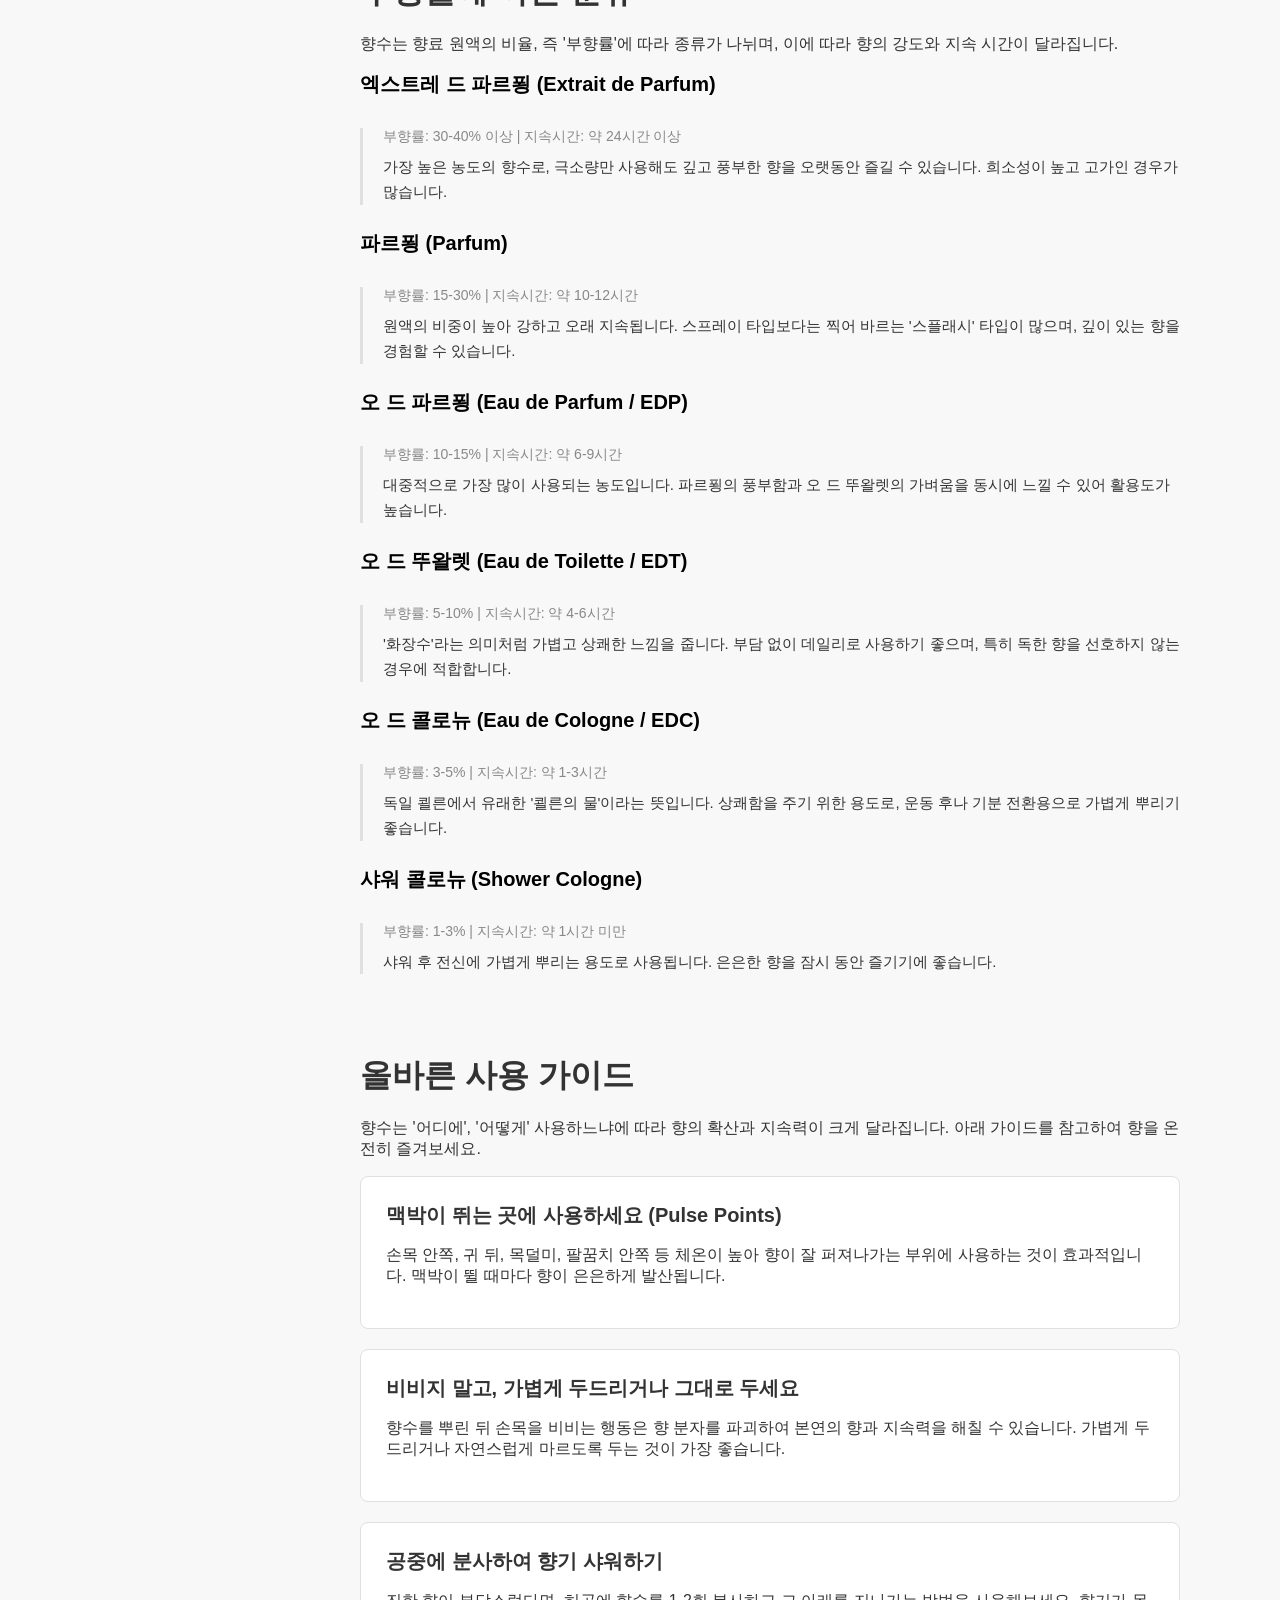
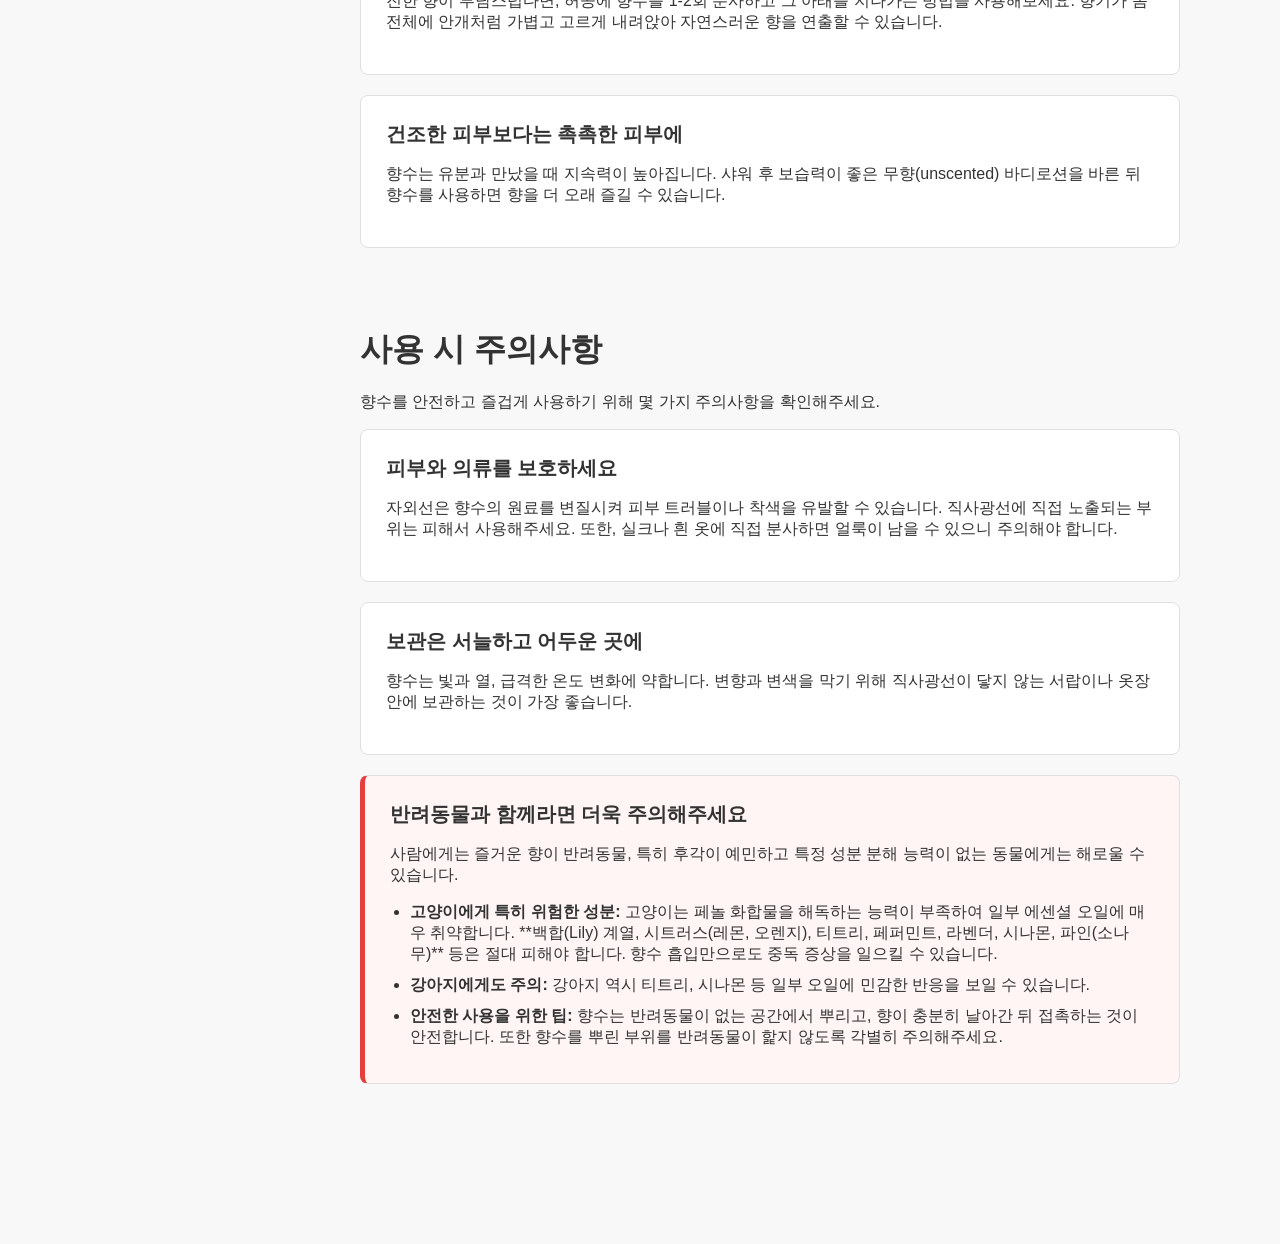
==== commit 33f45cc7: "Update HTML, JS, perfume guide, and style" ====
--- a/perfume-guide.html
+++ b/perfume-guide.html
@@ -45,7 +45,7 @@
                         <p>오늘날 향수는 단순한 화장품을 넘어, 보이지 않는 액세서리처럼 개인의 스타일과 감성을 완성하는 중요한 역할을 합니다.</p>
                     </div>
                     <div class="definition-image">
-                        <img src="https://storage.googleapis.com/spec-project-asset-manager-storage/bair-imlab-project-images/images/perfume-image-2.png" alt="향수병 이미지">
+                        <img src="https://storage.googleapis.com/spec-project-asset-manager-storage/bair-imlab-project-images/images/perfume-ingredients.png" alt="향수의 원료가 되는 다양한 꽃과 과일">
                     </div>
                 </div>
             </section>
@@ -144,8 +144,7 @@
                     <h3>반려동물과 함께라면 더욱 주의해주세요</h3>
                     <p>사람에게는 즐거운 향이 반려동물, 특히 후각이 예민하고 특정 성분 분해 능력이 없는 동물에게는 해로울 수 있습니다.</p>
                     <ul>
-                        <li><strong>고양이에게 특히 위험한 성분:</strong> 고양이는 페놀 화합물을 해독하는 능력이 부족하여 일부 에센셜 오일에 매우 취약합니다. 
-                            <strong>**백합(Lily) 계열, 시트러스(레몬, 오렌지), 티트리, 페퍼민트, 라벤더, 시나몬, 파인(소나무)** 등은 절대 피해야 합니다. 향수 흡입만으로도 중독 증상을 일으킬 수 있습니다.</strong></li>
+                        <li><strong>고양이에게 특히 위험한 성분:</strong> 고양이는 페놀 화합물을 해독하는 능력이 부족하여 일부 에센셜 오일에 매우 취약합니다. **백합(Lily) 계열, 시트러스(레몬, 오렌지), 티트리, 페퍼민트, 라벤더, 시나몬, 파인(소나무)** 등은 절대 피해야 합니다. 향수 흡입만으로도 중독 증상을 일으킬 수 있습니다.</li>
                         <li><strong>강아지에게도 주의:</strong> 강아지 역시 티트리, 시나몬 등 일부 오일에 민감한 반응을 보일 수 있습니다.</li>
                         <li><strong>안전한 사용을 위한 팁:</strong> 향수는 반려동물이 없는 공간에서 뿌리고, 향이 충분히 날아간 뒤 접촉하는 것이 안전합니다. 또한 향수를 뿌린 부위를 반려동물이 핥지 않도록 각별히 주의해주세요.</li>
                     </ul>
--- a/style.css
+++ b/style.css
@@ -107,10 +107,31 @@
     margin-top: 20px;
 }
 
-.hero-image img {
+.hero-image {
     max-width: 100%;
     height: auto;
     border-radius: 8px;
+}
+
+/* Slideshow */
+.slideshow-container {
+    position: relative;
+    height: 400px; /* Adjust as needed */
+}
+
+.slideshow-image {
+    position: absolute;
+    top: 0;
+    left: 0;
+    width: 100%;
+    height: 100%;
+    object-fit: contain; /* or 'cover' */
+    opacity: 0;
+    transition: opacity 1s ease-in-out;
+}
+
+.slideshow-image.active {
+    opacity: 1;
 }
 
 .features {
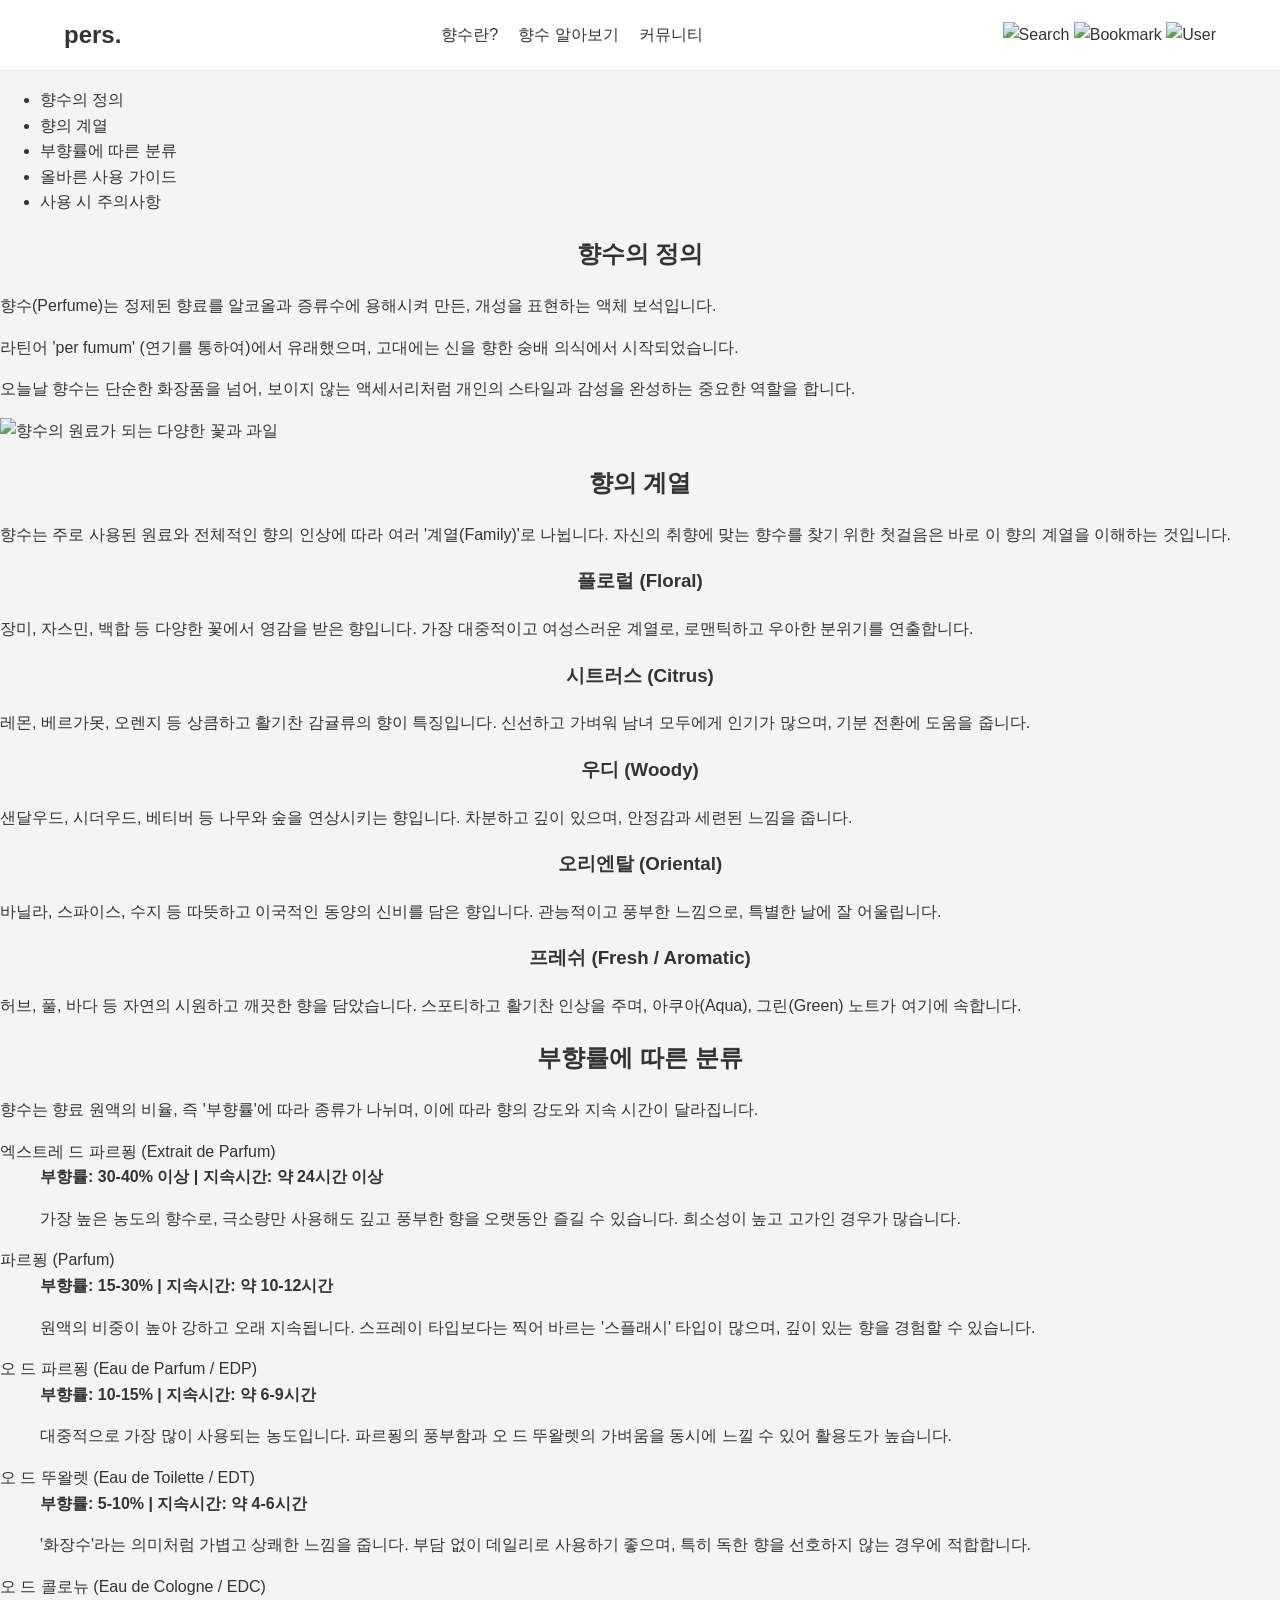
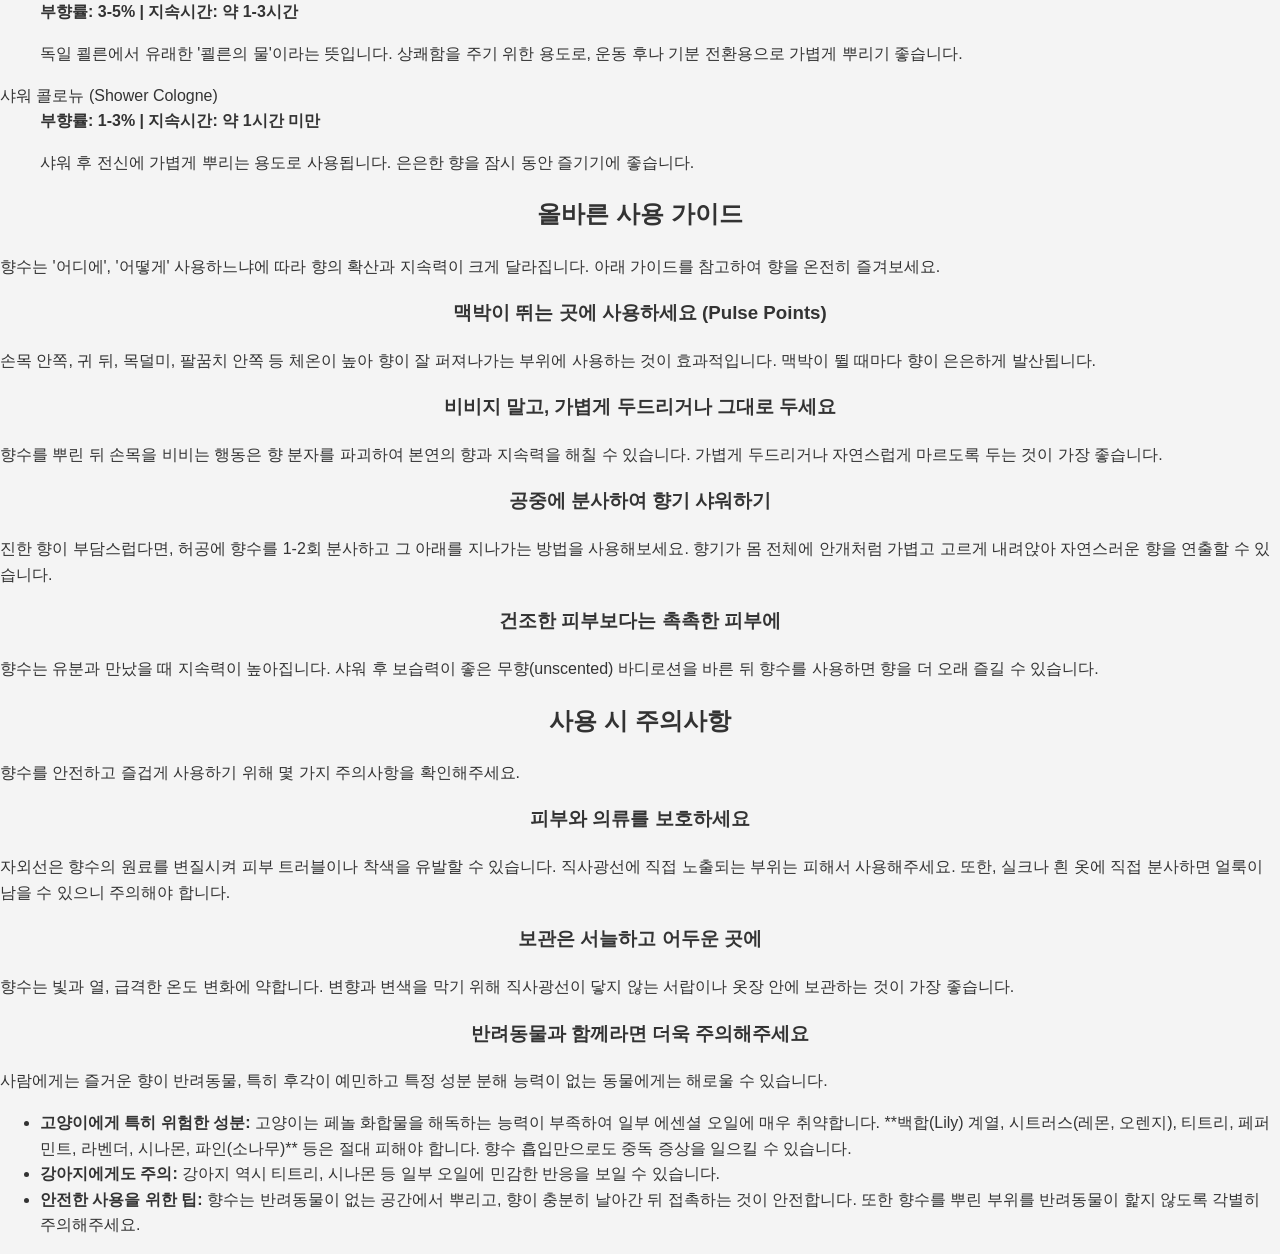
==== commit 934179b5: "UI: Refine layout, add new categories, and update assets" ====
--- a/perfume-guide.html
+++ b/perfume-guide.html
@@ -19,7 +19,7 @@
             </ul>
         </nav>
         <div class="icons">
-             <a href="#"><img src="https://storage.googleapis.com/spec-project-asset-manager-storage/bair-imlab-project-images/images/search-icon.png" alt="Search"></a>
+             <a href="#"><img src="search.svg" alt="Search"></a>
             <a href="#"><img src="https://storage.googleapis.com/spec-project-asset-manager-storage/bair-imlab-project-images/images/bookmark-icon.png" alt="Bookmark"></a>
             <a href="#"><img src="https://storage.googleapis.com/spec-project-asset-manager-storage/bair-imlab-project-images/images/user-icon.png" alt="User"></a>
         </div>
--- a/style.css
+++ b/style.css
@@ -1,122 +1,435 @@
-
-:root {
-    --background-color: #f8f8f8;
-    --text-color: #333;
-    --highlight-color: #000;
-    --secondary-text-color: #888;
-    --card-border-color: #e0e0e0;
-    --alert-bg-color: #fff5f5;
-    --alert-border-color: #e53e3e;
-}
-
+/* General Styles */
 body {
-    font-family: 'Pretendard', sans-serif;
-    background-color: var(--background-color);
-    color: var(--text-color);
-    margin: 0;
-}
-
-.guide-page {
-    padding: 0 20px;
-}
-
-a {
-    text-decoration: none;
-    color: inherit;
-}
-
-ul, dl {
-    list-style: none;
+    font-family: 'Arial', sans-serif;
     margin: 0;
     padding: 0;
-}
-
+    background-color: #f4f4f4;
+    color: #333;
+    line-height: 1.6;
+}
+
+.container {
+    width: 80%;
+    margin: auto;
+    overflow: hidden;
+}
+
+h1, h2, h3 {
+    text-align: center;
+    margin-bottom: 20px;
+}
+
+a {
+    color: #333;
+    text-decoration: none;
+}
+
+a:hover {
+    color: #555;
+}
+
+.highlight {
+    color: #000; /* pers. */
+}
+
+.sub-highlight {
+    color: #888; /* onality */
+}
+
+
+/* Header Styles */
 header {
+    background: #fff;
+    padding-top: 20px;
+    min-height: 70px;
+    border-bottom: #e8e8e8 1px solid;
     display: flex;
     justify-content: space-between;
     align-items: center;
-    padding: 20px 40px;
-    background-color: white;
-    border-bottom: 1px solid var(--card-border-color);
-}
-
-.logo a {
+    padding: 0 5%;
+}
+
+header .logo {
     font-size: 24px;
     font-weight: bold;
-    color: var(--highlight-color);
-}
-
-nav ul {
-    display: flex;
-    gap: 40px;
-}
-
-nav a {
+    color: #333;
+}
+
+header .logo a {
+    color: #333;
+    font-weight: bold;
+}
+
+header nav ul {
+    padding: 0;
+    margin: 0;
+    list-style: none;
+    display: flex;
+}
+
+header nav ul li {
+    margin-left: 20px;
+}
+
+header nav ul li a {
+    color: #333;
+    text-transform: uppercase;
     font-size: 16px;
-    color: var(--text-color);
-}
-
-nav a.active {
+    padding: 5px 0;
+}
+
+header nav ul li a:hover {
+    color: #000;
+}
+
+
+/* Hero Section Styles */
+.hero {
+    min-height: 600px;
+    background: url('https://storage.googleapis.com/spec-project-asset-manager-storage/bair-imlab-project-images/images/hero-background.png') no-repeat 0 -300px;
+    background-size: cover;
+    background-position: center;
+    text-align: center;
+    color: #fff;
+    display: flex;
+    flex-direction: column; /* Changed to column to stack text and image */
+    justify-content: center; /* Center content vertically */
+    align-items: center; /* Center content horizontally */
+    position: relative; /* Needed for absolute positioning of overlay */
+}
+
+.hero::before {
+    content: '';
+    position: absolute;
+    top: 0;
+    left: 0;
+    width: 100%;
+    height: 100%;
+    background-color: rgba(0, 0, 0, 0.5); /* Dark overlay */
+    z-index: 1;
+}
+
+.hero-text {
+    z-index: 2; /* Ensure text is above the overlay */
+    max-width: 800px; /* Limit text width */
+    margin-bottom: 30px; /* Space between text and image */
+}
+
+.hero-text p.lead {
+    font-size: 18px;
+    margin-bottom: 10px;
+    letter-spacing: 2px;
+}
+
+.hero-text h1 {
+    font-size: 64px;
+    margin-bottom: 20px;
+    color: #fff;
+}
+
+.hero-text h1 .highlight {
+    color: #fff; /* White highlight for personality */
     font-weight: bold;
 }
 
-.icons {
-    display: flex;
-    gap: 20px;
-}
-
-.icons img {
-    width: 20px;
-    height: 20px;
-}
-
-main {
-    padding: 40px;
-}
-
-.hero {
-    display: grid;
-    grid-template-columns: 1fr 1fr;
+.hero-text p {
+    font-size: 20px;
+    line-height: 1.5;
+}
+
+.hero-image {
+    z-index: 2; /* Ensure image is above the overlay */
+    width: 100%;
+    max-width: 400px; /* Adjust as needed */
+    height: auto;
+}
+
+.hero-image img {
+    width: 100%;
+    height: auto;
+    display: block; /* Remove extra space below image */
+}
+
+
+/* Category Section Styles */
+.category-section {
+    padding: 60px 5%; /* Adjusted padding */
+    display: flex;
     align-items: center;
-    gap: 80px;
-    margin-bottom: 80px;
-    background-color: white;
-    padding: 60px;
-}
-
-.hero-text .lead {
+    justify-content: space-between;
+    gap: 30px; /* Space between content and image */
+    background-color: #fff; /* White background for sections */
+    margin-bottom: 30px;
+    border-radius: 8px; /* Rounded corners */
+    box-shadow: 0 4px 8px rgba(0, 0, 0, 0.1); /* Subtle shadow */
+}
+
+.category-section:nth-child(even) {
+    flex-direction: row-reverse; /* Alternate layout for even sections */
+}
+
+.category-content {
+    flex: 1; /* Allow content to grow */
+    text-align: left; /* Align text to the left */
+}
+
+.category-content h2 {
     font-size: 36px;
-    color: var(--secondary-text-color);
-    margin: 0;
-}
-
-.hero-text h1 {
-    font-size: 96px;
+    margin-bottom: 15px;
+    text-align: left; /* Align heading to the left */
+    color: #000; /* Dark heading color */
+}
+
+.category-content p {
+    font-size: 18px;
+    margin-bottom: 15px;
+}
+
+.category-content .cta-button {
+    display: inline-block;
+    background-color: #000; /* Black button */
+    color: #fff;
+    padding: 12px 25px;
+    border-radius: 5px;
     font-weight: bold;
-    margin: 0;
-    line-height: 1;
-    color: var(--secondary-text-color);
-}
-
-.hero-text .highlight {
-    color: var(--highlight-color);
-}
-
-.hero-text p:last-child {
-    font-size: 18px;
-    margin-top: 20px;
-}
-
-.hero-image {
+    text-transform: uppercase;
+    transition: background-color 0.3s ease;
+    margin-top: 15px; /* Space above button */
+}
+
+.category-content .cta-button:hover {
+    background-color: #333; /* Darker on hover */
+    color: #fff;
+}
+
+.category-image {
+    flex: 1; /* Allow image to grow */
+    text-align: center; /* Center image */
+}
+
+.category-image img {
     max-width: 100%;
     height: auto;
+    border-radius: 8px; /* Rounded corners for image */
+}
+
+
+/* Footer Styles */
+footer {
+    text-align: center;
+    padding: 30px 0;
+    margin-top: 30px;
+    background: #333;
+    color: #fff;
+    font-size: 16px;
+}
+
+/* --- Perfume Guide Page Specific Styles --- */
+
+/* Hero Section (Perfume Guide) */
+.perfume-hero {
+    min-height: 400px;
+    background: url('https://storage.googleapis.com/spec-project-asset-manager-storage/bair-imlab-project-images/images/perfume-guide-hero.png') no-repeat center center;
+    background-size: cover;
+    color: #fff;
+    display: flex;
+    justify-content: center;
+    align-items: center;
+    text-align: center;
+    position: relative;
+}
+
+.perfume-hero::before {
+    content: '';
+    position: absolute;
+    top: 0;
+    left: 0;
+    width: 100%;
+    height: 100%;
+    background-color: rgba(0, 0, 0, 0.5); /* Dark overlay */
+    z-index: 1;
+}
+
+.perfume-hero-text {
+    z-index: 2;
+    padding: 20px;
+}
+
+.perfume-hero-text h1 {
+    font-size: 48px;
+    margin-bottom: 10px;
+    color: #fff;
+}
+
+.perfume-hero-text p {
+    font-size: 20px;
+}
+
+/* Search/Filter Section */
+.search-filter-section {
+    padding: 40px 5%;
+    background-color: #fff;
     border-radius: 8px;
-}
-
-/* Slideshow */
+    box-shadow: 0 2px 4px rgba(0, 0, 0, 0.1);
+    margin-top: -50px; /* Bring section up */
+    position: relative;
+    z-index: 3; /* Ensure it's above hero background */
+    display: flex;
+    justify-content: space-around; /* Distribute icons */
+    align-items: center;
+    flex-wrap: wrap; /* Allow wrapping on smaller screens */
+}
+
+.search-filter-section .icon-container {
+    display: flex;
+    align-items: center;
+    gap: 10px; /* Space between icon and text */
+    margin: 10px 20px;
+    cursor: pointer; /* Indicate clickability */
+    color: #555; /* Default icon color */
+    transition: color 0.3s ease;
+}
+
+.search-filter-section .icon-container:hover {
+    color: #000; /* Darker on hover */
+}
+
+.search-filter-section .icon-container i {
+    width: 24px; /* Ensure consistent icon size */
+    height: 24px;
+}
+
+/* Perfumes List Section */
+.perfumes-list {
+    padding: 40px 5%;
+    display: grid;
+    grid-template-columns: repeat(auto-fit, minmax(250px, 1fr));
+    gap: 30px;
+}
+
+.perfume-item {
+    background: #fff;
+    border-radius: 8px;
+    box-shadow: 0 2px 4px rgba(0, 0, 0, 0.1);
+    overflow: hidden;
+    transition: transform 0.3s ease, box-shadow 0.3s ease;
+    display: flex;
+    flex-direction: column;
+    justify-content: space-between; /* Pushes content to fill space */
+}
+
+.perfume-item:hover {
+    transform: translateY(-5px);
+    box-shadow: 0 8px 16px rgba(0, 0, 0, 0.2);
+}
+
+.perfume-item img {
+    width: 100%;
+    height: 200px; /* Fixed height for images */
+    object-fit: cover; /* Ensures image covers the area without distortion */
+}
+
+.perfume-info {
+    padding: 15px;
+    flex-grow: 1; /* Allows info to take available space */
+    display: flex;
+    flex-direction: column;
+    justify-content: space-between; /* Pushes details to bottom if needed */
+}
+
+.perfume-info h3 {
+    margin-top: 0;
+    margin-bottom: 10px;
+    font-size: 20px;
+    text-align: left; /* Align name to the left */
+}
+
+.perfume-info p {
+    font-size: 14px;
+    color: #666;
+    margin-bottom: 10px;
+}
+
+.perfume-info .price {
+    font-weight: bold;
+    color: #000;
+    font-size: 16px;
+    margin-top: auto; /* Pushes price to the bottom */
+}
+
+/* Responsive Styles */
+@media (max-width: 768px) {
+    header {
+        flex-direction: column;
+        padding: 10px 5%;
+    }
+
+    header .logo {
+        margin-bottom: 10px;
+    }
+
+    header nav ul {
+        flex-direction: column;
+        text-align: center;
+        width: 100%;
+    }
+
+    header nav ul li {
+        margin: 5px 0;
+    }
+
+    .hero {
+        min-height: 400px;
+    }
+
+    .hero-text h1 {
+        font-size: 40px;
+    }
+
+    .hero-text p {
+        font-size: 16px;
+    }
+
+    .category-section {
+        flex-direction: column;
+        text-align: center;
+    }
+
+    .category-section:nth-child(even) {
+        flex-direction: column; /* Stack sections vertically on mobile */
+    }
+
+    .category-content, .category-image {
+        flex: none; /* Remove flex grow */
+        width: 100%; /* Full width */
+    }
+
+    .category-content {
+        order: 2; /* Content below image */
+    }
+
+    .category-image {
+        order: 1; /* Image above content */
+        margin-bottom: 20px; /* Space between image and content */
+    }
+
+    .search-filter-section {
+        flex-direction: column;
+        align-items: center;
+    }
+
+    .search-filter-section .icon-container {
+        margin: 10px 0;
+    }
+
+    .perfumes-list {
+        grid-template-columns: 1fr; /* Single column on mobile */
+    }
+}
+/* Slideshow styles */
 .slideshow-container {
     position: relative;
-    height: 400px; /* Adjust as needed */
+    margin: 0 auto; /* Center the slideshow */
 }
 
 .slideshow-image {
@@ -125,180 +438,12 @@
     left: 0;
     width: 100%;
     height: 100%;
-    object-fit: contain; /* or 'cover' */
     opacity: 0;
     transition: opacity 1s ease-in-out;
+    object-fit: cover; /* Ensures image covers the container */
 }
 
 .slideshow-image.active {
     opacity: 1;
 }
-
-.features {
-    display: grid;
-    grid-template-columns: repeat(3, 1fr);
-    gap: 20px;
-    text-align: left;
-}
-
-.feature-card {
-    background-color: white;
-    padding: 30px;
-    border: 1px solid var(--card-border-color);
-    border-radius: 8px;
-    display: flex;
-    flex-direction: column;
-}
-
-.feature-card h2 {
-    font-size: 20px;
-    margin: 0 0 10px 0;
-}
-
-.feature-card h2 span {
-    color: var(--secondary-text-color);
-    display: block;
-    font-size: 16px;
-    margin-bottom: 5px;
-}
-
-.feature-card p {
-    margin: 0;
-    color: var(--secondary-text-color);
-    flex-grow: 1;
-}
-
-.feature-card a {
-    font-size: 24px;
-    margin-top: 20px;
-    align-self: flex-end;
-}
-
-/* Guide Page Styles */
-.guide-container {
-    display: grid;
-    grid-template-columns: 200px 1fr;
-    gap: 60px;
-    padding: 40px;
-    max-width: 1200px;
-    margin: 0 auto;
-}
-
-.sub-nav {
-    position: sticky;
-    top: 40px;
-    height: fit-content;
-}
-
-.sub-nav ul {
-    display: flex;
-    flex-direction: column;
-    gap: 20px;
-}
-
-.sub-nav a {
-    font-size: 16px;
-    color: var(--secondary-text-color);
-}
-
-.sub-nav a.active {
-    font-weight: bold;
-    color: var(--highlight-color);
-}
-
-.guide-content section {
-    margin-bottom: 80px;
-    scroll-margin-top: 40px; /* Offset for sticky nav */
-}
-
-.guide-content h2 {
-    font-size: 32px;
-    margin-bottom: 20px;
-}
-
-.guide-content > p {
-    font-size: 16px;
-    line-height: 1.8;
-    color: var(--text-color);
-}
-
-.definition-layout {
-    display: grid;
-    grid-template-columns: 1fr 1fr;
-    gap: 40px;
-    align-items: center;
-}
-
-.definition-text p {
-    margin-bottom: 20px; /* Add space between paragraphs */
-}
-
-.definition-text p:last-child {
-    margin-bottom: 0;
-}
-
-.definition-image img {
-    width: 100%;
-    border-radius: 8px;
-}
-
-.guide-content .content-block {
-    background-color: white;
-    padding: 25px;
-    border-radius: 8px;
-    margin-bottom: 20px;
-    border: 1px solid var(--card-border-color);
-}
-
-.guide-content .content-block h3 {
-    font-size: 20px;
-    margin: 0 0 10px 0;
-}
-
-.guide-content .alert-block {
-    background-color: var(--alert-bg-color);
-    border-left: 5px solid var(--alert-border-color);
-}
-
-.guide-content .alert-block ul {
-    list-style-type: disc;
-    padding-left: 20px;
-    margin-top: 15px;
-}
-
-.guide-content .alert-block li {
-    margin-bottom: 10px;
-}
-
-.guide-content .concentration-list {
-    display: flex;
-    flex-direction: column;
-    gap: 25px;
-}
-
-.guide-content .concentration-list dt {
-    font-size: 20px;
-    font-weight: bold;
-    color: var(--highlight-color);
-    margin-bottom: 5px;
-}
-
-.guide-content .concentration-list dd {
-    margin-left: 0;
-    padding-left: 20px;
-    border-left: 3px solid var(--card-border-color);
-}
-
-.guide-content .concentration-list dd strong {
-    display: block;
-    margin-bottom: 8px;
-    font-size: 14px;
-    font-weight: normal;
-    color: var(--secondary-text-color);
-}
-
-.guide-content .concentration-list dd p {
-    margin: 0;
-    font-size: 15px;
-    line-height: 1.7;
-}
+/* --- End of Perfume Guide Page Specific Styles --- */
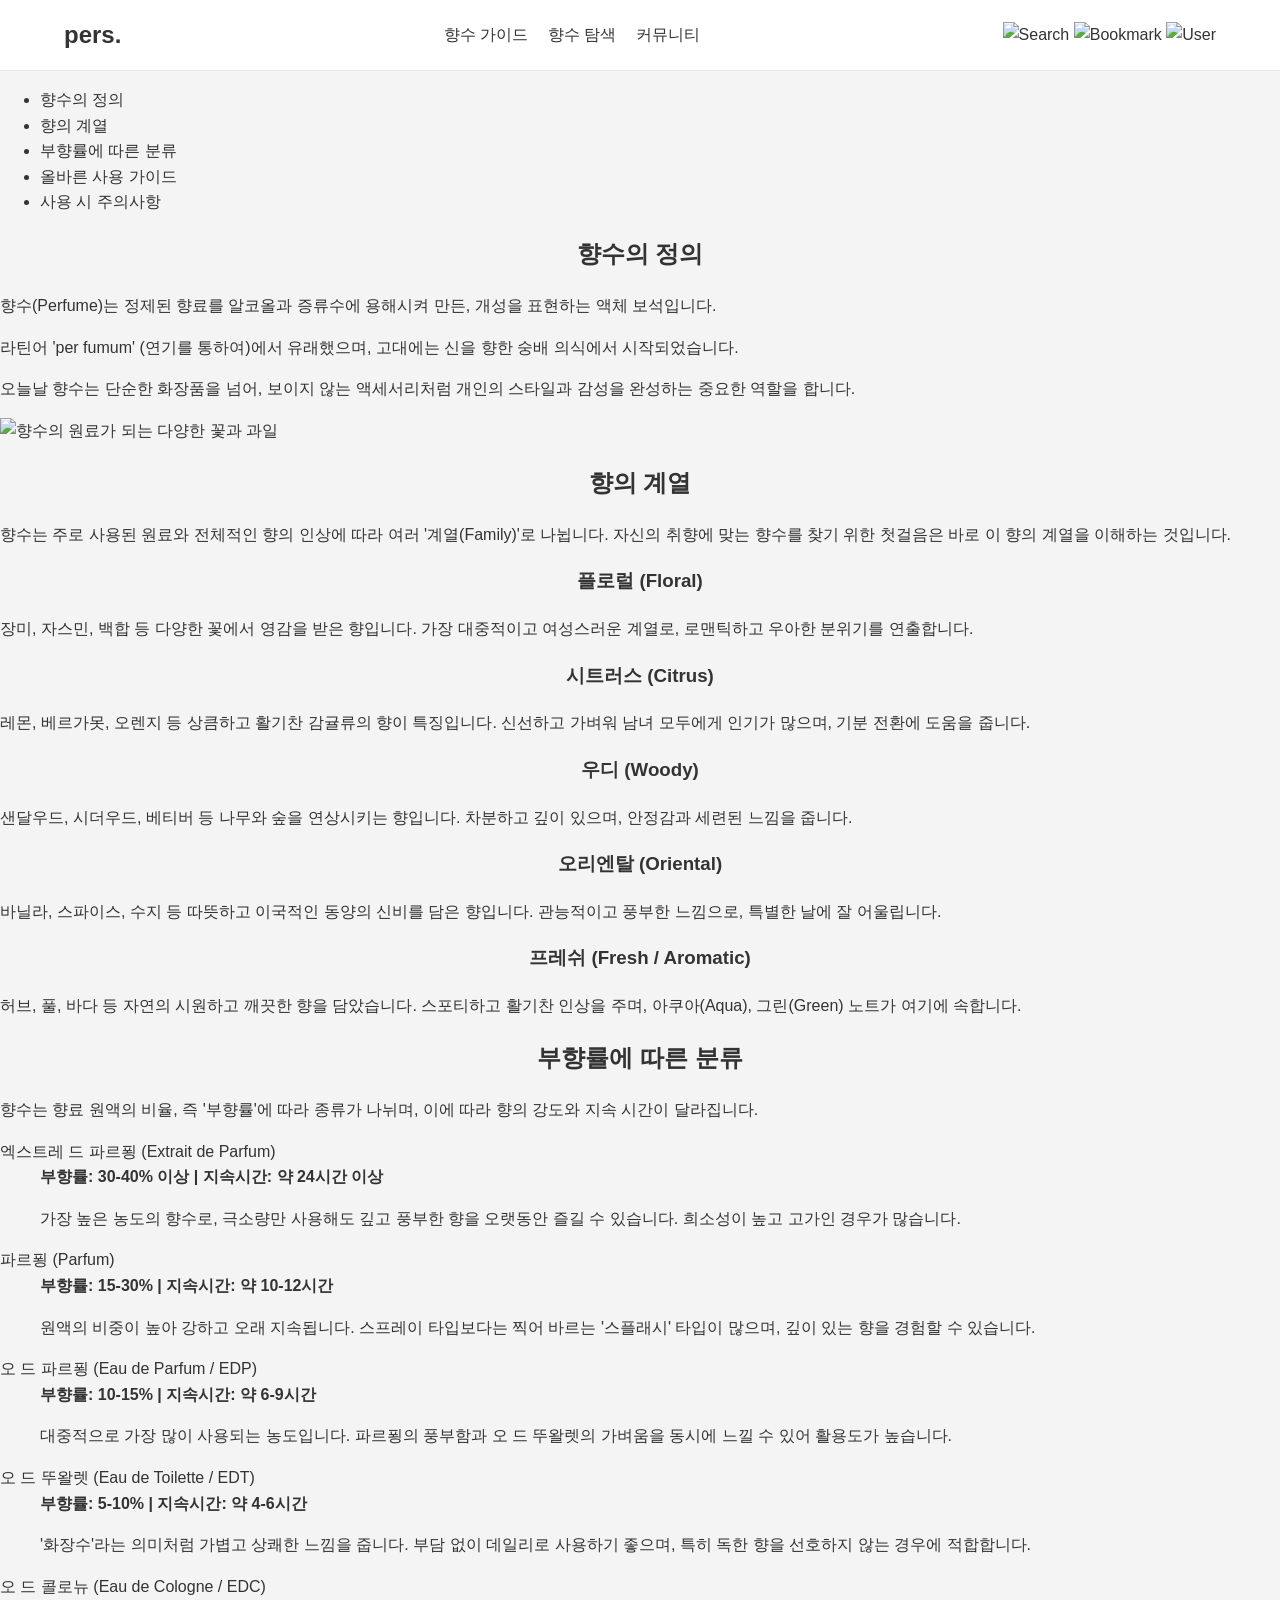
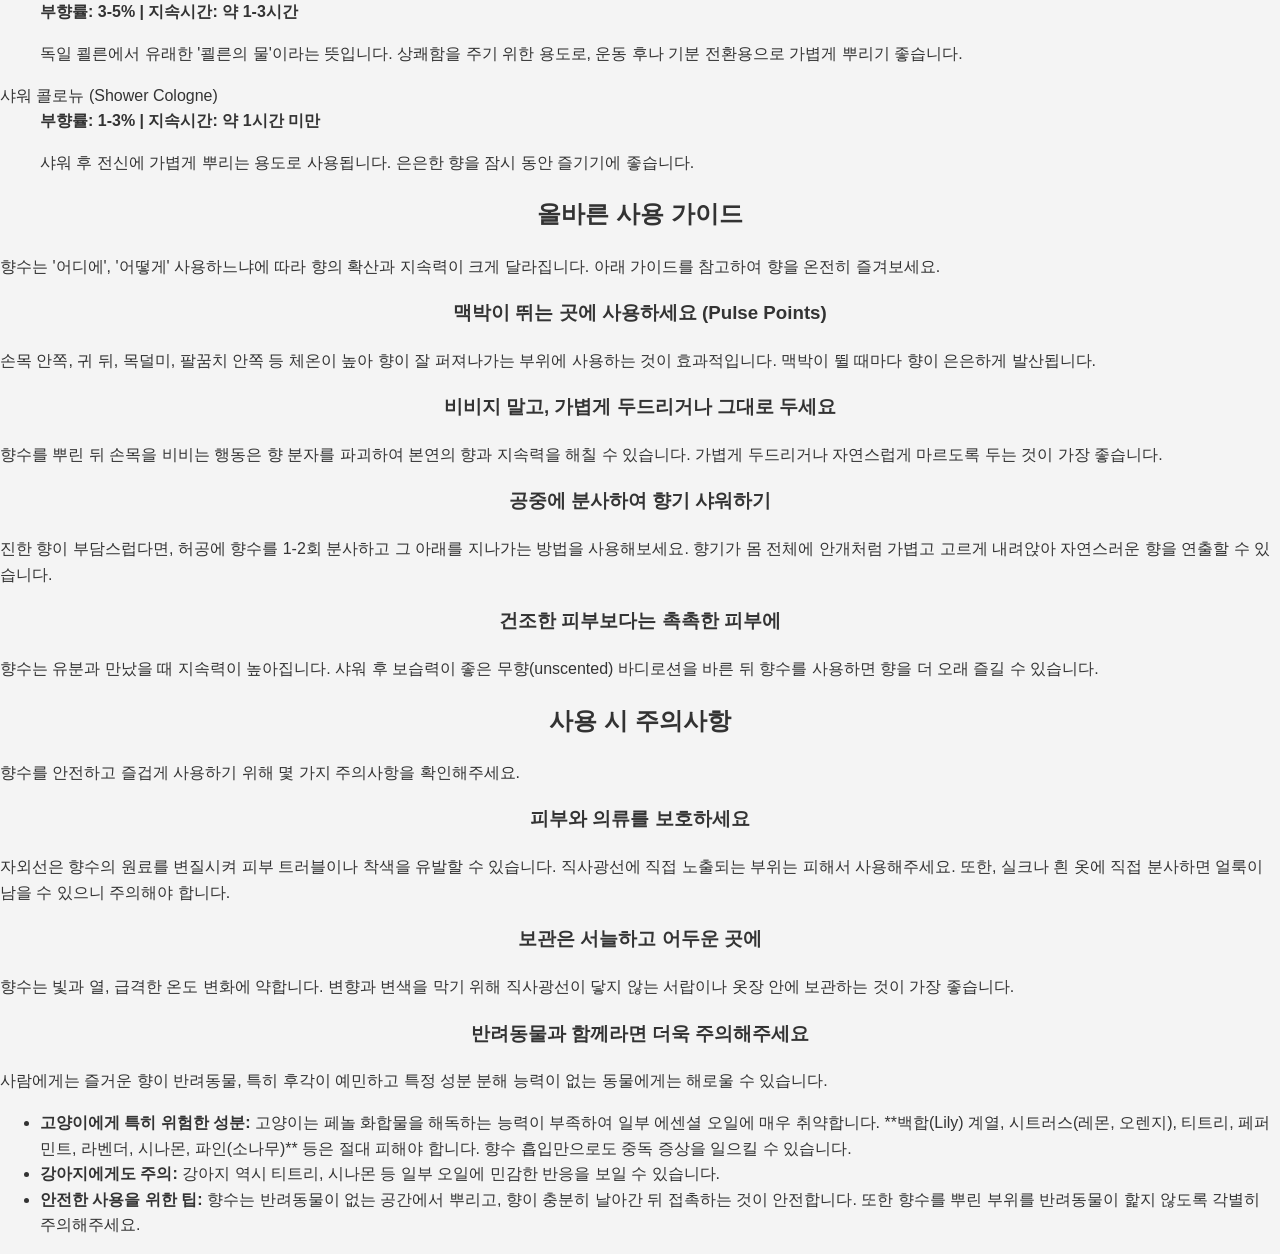
==== commit 0e37fdad: "UI: Minor text refinements in navigation" ====
--- a/perfume-guide.html
+++ b/perfume-guide.html
@@ -13,8 +13,8 @@
         <div class="logo"><a href="index.html">pers.</a></div>
         <nav>
             <ul>
-                <li><a href="perfume-guide.html" class="active">향수란?</a></li>
-                <li><a href="#">향수 알아보기</a></li>
+                <li><a href="perfume-guide.html" class="active">향수 가이드</a></li>
+                <li><a href="#">향수 탐색</a></li>
                 <li><a href="#">커뮤니티</a></li>
             </ul>
         </nav>
--- a/style.css
+++ b/style.css
@@ -1,6 +1,6 @@
 /* General Styles */
 body {
-    font-family: 'Arial', sans-serif;
+    font-family: 'Pretendard', sans-serif; /* Using Pretendard font */
     margin: 0;
     padding: 0;
     background-color: #f4f4f4;
@@ -60,6 +60,11 @@
     font-weight: bold;
 }
 
+header .logo a span {
+    color: #888; /* Color for the dot */
+}
+
+
 header nav ul {
     padding: 0;
     margin: 0;
@@ -69,6 +74,7 @@
 
 header nav ul li {
     margin-left: 20px;
+    position: relative; /* Needed for the hover effect */
 }
 
 header nav ul li a {
@@ -76,10 +82,31 @@
     text-transform: uppercase;
     font-size: 16px;
     padding: 5px 0;
+    position: relative;
+    display: inline-block; /* Needed for the pseudo-element */
+}
+
+/* Style for the yellow star and underline on hover for navigation */
+header nav ul li a::after {
+    content: '';
+    position: absolute;
+    bottom: -8px; /* Position below the text */
+    left: 50%;
+    transform: translateX(-50%);
+    width: 10px; /* Width of the star */
+    height: 10px; /* Height of the star */
+    background-color: yellow; /* Yellow color for the star */
+    clip-path: polygon(50% 0%, 61% 35%, 98% 35%, 68% 57%, 79% 91%, 50% 70%, 21% 91%, 32% 57%, 2% 35%, 39% 35%); /* Star shape */
+    opacity: 0; /* Hidden by default */
+    transition: opacity 0.3s ease;
 }
 
 header nav ul li a:hover {
     color: #000;
+}
+
+header nav ul li a:hover::after {
+    opacity: 1; /* Show the star on hover */
 }
 
 
@@ -214,6 +241,138 @@
 }
 
 
+/* --- Interactive Category Styles --- */
+/* Fashion Section */
+.fashion-category-interactive .category-content {
+    position: relative; /* For positioning the subcategories */
+}
+
+.fashion-title {
+    display: flex; /* Use flexbox for alignment */
+    align-items: center; /* Vertically center items */
+    gap: 10px; /* Space between title and potential icon */
+    cursor: pointer; /* Indicate it's interactive */
+}
+
+/* Add a yellow star icon next to the '패션' title */
+.fashion-title::before {
+    content: '';
+    display: inline-block;
+    width: 20px; /* Size of the star */
+    height: 20px; /* Size of the star */
+    background-color: yellow; /* Yellow color */
+    clip-path: polygon(50% 0%, 61% 35%, 98% 35%, 68% 57%, 79% 91%, 50% 70%, 21% 91%, 32% 57%, 2% 35%, 39% 35%); /* Star shape */
+    opacity: 1; /* Visible by default */
+    transition: transform 0.3s ease; /* Smooth transition for rotation */
+}
+
+/* Rotate the star when subcategories are shown */
+.fashion-category-interactive.open .fashion-title::before {
+    transform: rotate(45deg); /* Rotate the star */
+}
+
+/* Styles for the subcategories dropdown */
+.fashion-subcategories {
+    display: none; /* Hidden by default */
+    position: absolute;
+    top: 100%; /* Position below the title */
+    left: 0;
+    background-color: #fff;
+    border: 1px solid #e8e8e8;
+    border-radius: 8px;
+    padding: 15px;
+    box-shadow: 0 4px 8px rgba(0, 0, 0, 0.1);
+    z-index: 10; /* Ensure it's above other content */
+    min-width: 200px; /* Minimum width */
+    flex-direction: column; /* Stack links vertically */
+    gap: 10px; /* Space between links */
+    margin-top: 5px; /* Small space from title */
+}
+
+.fashion-subcategories a {
+    font-size: 16px;
+    color: #555;
+    padding: 8px 10px;
+    border-radius: 4px;
+    transition: background-color 0.3s ease, color 0.3s ease;
+}
+
+.fashion-subcategories a:hover {
+    background-color: #f0f0f0; /* Light gray background on hover */
+    color: #000; /* Darker text on hover */
+}
+
+/* Show subcategories when the fashion section is open */
+.fashion-category-interactive.open .fashion-subcategories {
+    display: flex; /* Use flex for layout */
+}
+
+/* Perfume Section */
+.perfume-category-interactive .category-content {
+    position: relative; /* For positioning the subcategories */
+}
+
+.perfume-title {
+    display: flex; /* Use flexbox for alignment */
+    align-items: center; /* Vertically center items */
+    gap: 10px; /* Space between title and potential icon */
+    cursor: pointer; /* Indicate it's interactive */
+}
+
+/* Add a yellow star icon next to the '향수' title */
+.perfume-title::before {
+    content: '';
+    display: inline-block;
+    width: 20px; /* Size of the star */
+    height: 20px; /* Size of the star */
+    background-color: yellow; /* Yellow color */
+    clip-path: polygon(50% 0%, 61% 35%, 98% 35%, 68% 57%, 79% 91%, 50% 70%, 21% 91%, 32% 57%, 2% 35%, 39% 35%); /* Star shape */
+    opacity: 1; /* Visible by default */
+    transition: transform 0.3s ease; /* Smooth transition for rotation */
+}
+
+/* Rotate the star when subcategories are shown */
+.perfume-category-interactive.open .perfume-title::before {
+    transform: rotate(45deg); /* Rotate the star */
+}
+
+/* Styles for the subcategories dropdown */
+.perfume-subcategories {
+    display: none; /* Hidden by default */
+    position: absolute;
+    top: 100%; /* Position below the title */
+    left: 0;
+    background-color: #fff;
+    border: 1px solid #e8e8e8;
+    border-radius: 8px;
+    padding: 15px;
+    box-shadow: 0 4px 8px rgba(0, 0, 0, 0.1);
+    z-index: 10; /* Ensure it's above other content */
+    min-width: 200px; /* Minimum width */
+    flex-direction: column; /* Stack links vertically */
+    gap: 10px; /* Space between links */
+    margin-top: 5px; /* Small space from title */
+}
+
+.perfume-subcategories a {
+    font-size: 16px;
+    color: #555;
+    padding: 8px 10px;
+    border-radius: 4px;
+    transition: background-color 0.3s ease, color 0.3s ease;
+}
+
+.perfume-subcategories a:hover {
+    background-color: #f0f0f0; /* Light gray background on hover */
+    color: #000; /* Darker text on hover */
+}
+
+/* Show subcategories when the perfume section is open */
+.perfume-category-interactive.open .perfume-subcategories {
+    display: flex; /* Use flex for layout */
+}
+
+
 /* Footer Styles */
 footer {
     text-align: center;
@@ -446,4 +605,70 @@
 .slideshow-image.active {
     opacity: 1;
 }
-/* --- End of Perfume Guide Page Specific Styles --- */+/* --- End of Perfume Guide Page Specific Styles --- */
+
+/* Interactive Category Styles */
+.category-section.perfume-category-interactive .category-content {
+    position: relative; /* For positioning the subcategories */
+}
+
+.perfume-title {
+    display: flex; /* Use flexbox for alignment */
+    align-items: center; /* Vertically center items */
+    gap: 10px; /* Space between title and potential icon */
+    cursor: pointer; /* Indicate it's interactive */
+}
+
+/* Add a yellow star icon next to the '향수' title */
+.perfume-title::before {
+    content: '';
+    display: inline-block;
+    width: 20px; /* Size of the star */
+    height: 20px; /* Size of the star */
+    background-color: yellow; /* Yellow color */
+    clip-path: polygon(50% 0%, 61% 35%, 98% 35%, 68% 57%, 79% 91%, 50% 70%, 21% 91%, 32% 57%, 2% 35%, 39% 35%); /* Star shape */
+    opacity: 1; /* Visible by default */
+    transition: transform 0.3s ease; /* Smooth transition for rotation */
+}
+
+/* Rotate the star when subcategories are shown */
+.perfume-category-interactive.open .perfume-title::before {
+    transform: rotate(45deg); /* Rotate the star */
+}
+
+/* Styles for the subcategories dropdown */
+.perfume-subcategories {
+    display: none; /* Hidden by default */
+    position: absolute;
+    top: 100%; /* Position below the title */
+    left: 0;
+    background-color: #fff;
+    border: 1px solid #e8e8e8;
+    border-radius: 8px;
+    padding: 15px;
+    box-shadow: 0 4px 8px rgba(0, 0, 0, 0.1);
+    z-index: 10; /* Ensure it's above other content */
+    min-width: 200px; /* Minimum width */
+    flex-direction: column; /* Stack links vertically */
+    gap: 10px; /* Space between links */
+    margin-top: 5px; /* Small space from title */
+}
+
+.perfume-subcategories a {
+    font-size: 16px;
+    color: #555;
+    padding: 8px 10px;
+    border-radius: 4px;
+    transition: background-color 0.3s ease, color 0.3s ease;
+}
+
+.perfume-subcategories a:hover {
+    background-color: #f0f0f0; /* Light gray background on hover */
+    color: #000; /* Darker text on hover */
+}
+
+/* Show subcategories when the perfume section is open */
+.perfume-category-interactive.open .perfume-subcategories {
+    display: flex; /* Use flex for layout */
+}
+/* --- End of Interactive Category Styles --- */
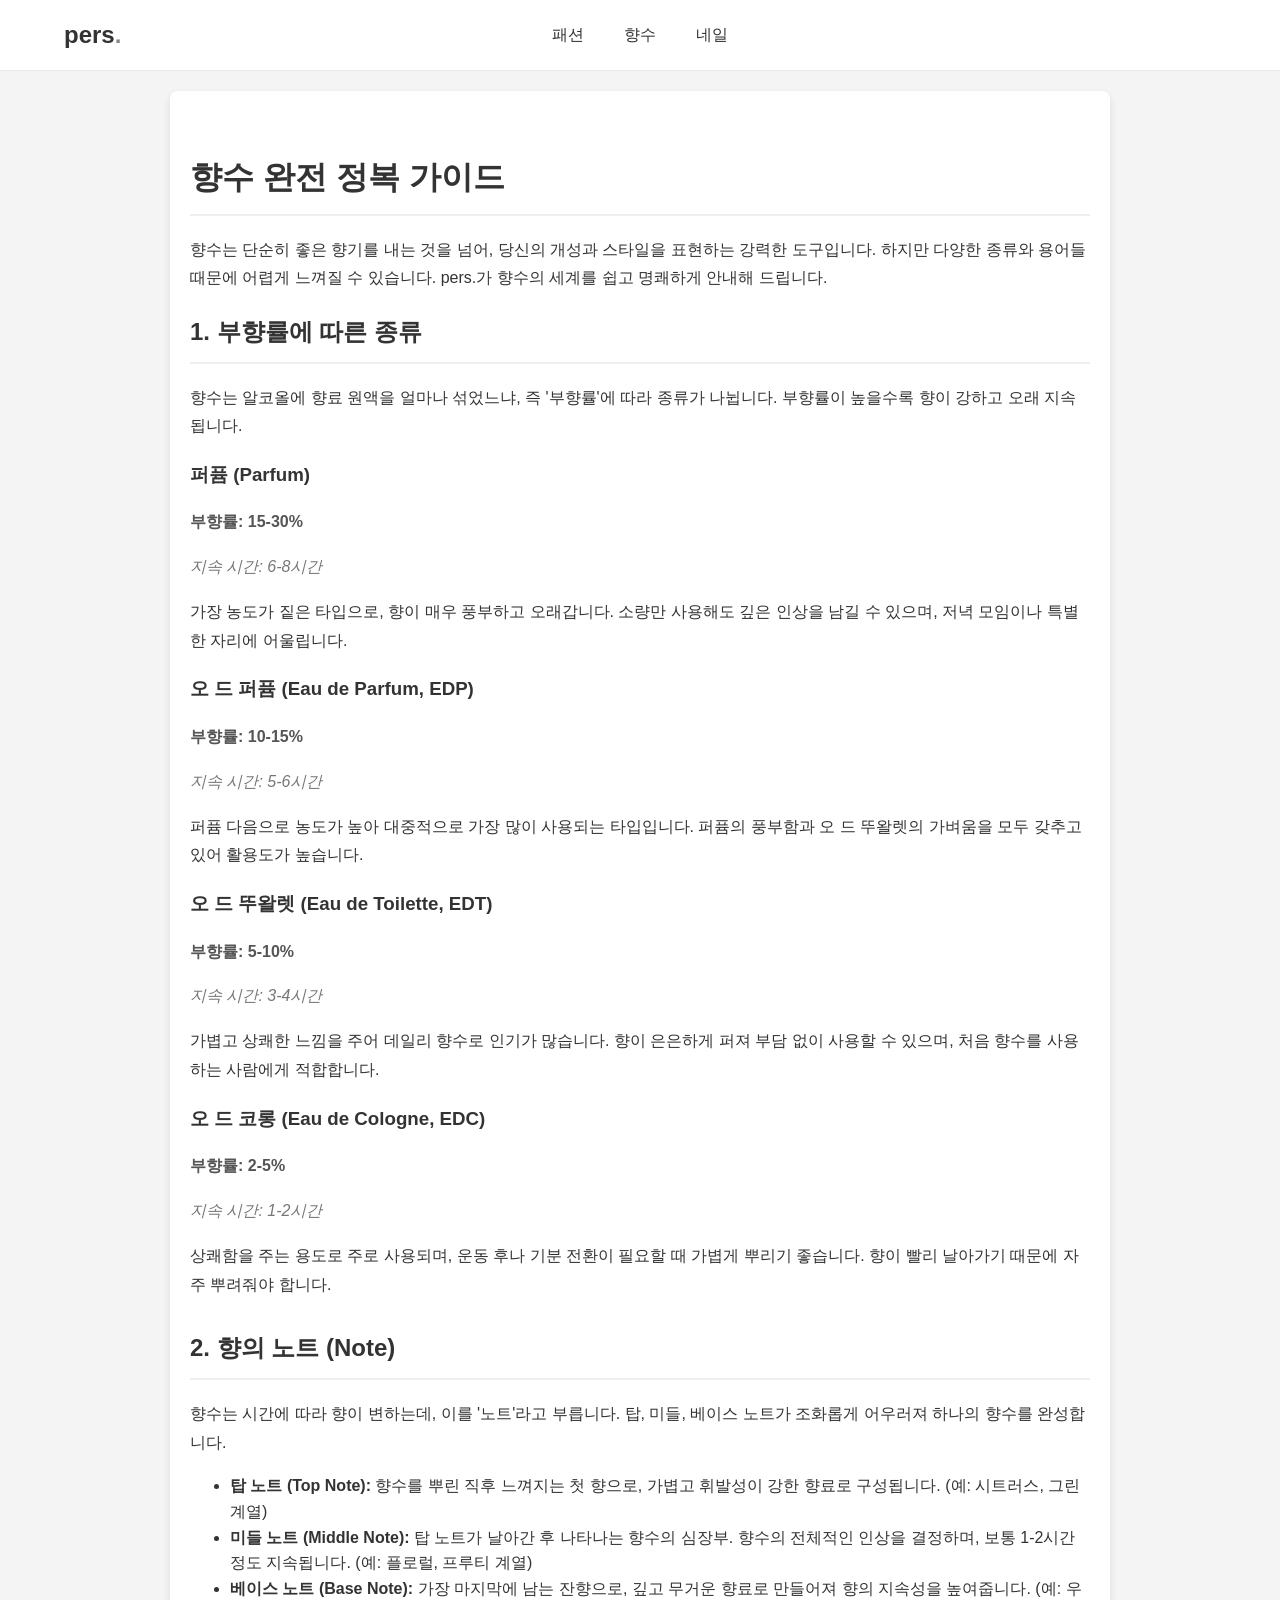
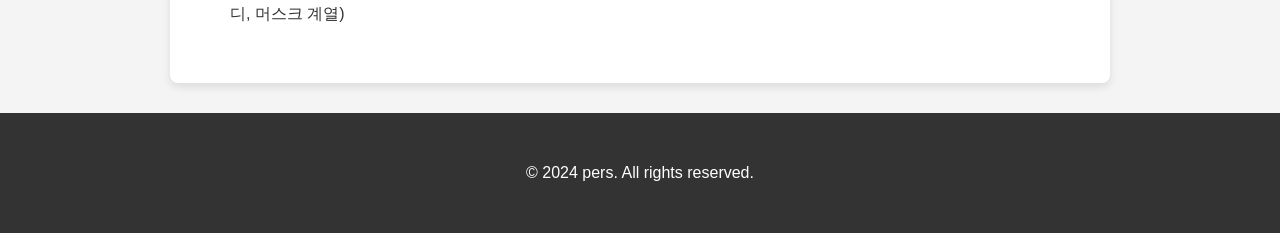
==== commit c8ad8ee9: "UI: Add perfume dropdown, refactor guide page, and add search/community placeholders" ====
--- a/perfume-guide.html
+++ b/perfume-guide.html
@@ -1,158 +1,110 @@
-
 <!DOCTYPE html>
 <html lang="ko">
 <head>
     <meta charset="UTF-8">
     <meta name="viewport" content="width=device-width, initial-scale=1.0">
     <title>향수 가이드 - pers.</title>
-    <link rel="stylesheet" href="https://cdn.jsdelivr.net/gh/orioncactus/pretendard@v1.3.9/dist/web/static/pretendard.min.css">
     <link rel="stylesheet" href="style.css">
+    <style>
+        main {
+            padding: 40px 20px;
+            max-width: 900px;
+            margin: 20px auto;
+            background-color: #fff;
+            border-radius: 8px;
+            box-shadow: 0 4px 8px rgba(0,0,0,0.1);
+        }
+        h1, h2 {
+            color: #333;
+            border-bottom: 2px solid #eee;
+            padding-bottom: 10px;
+            margin-bottom: 20px;
+        }
+        p {
+            line-height: 1.8;
+            margin-bottom: 15px;
+        }
+        .perfume-type {
+            margin-bottom: 30px;
+        }
+        .perfume-type h2 {
+            font-size: 24px;
+        }
+        .perfume-type .concentration {
+            font-weight: bold;
+            color: #555;
+        }
+        .perfume-type .duration {
+            font-style: italic;
+            color: #777;
+        }
+    </style>
 </head>
-<body class="guide-page">
+<body>
     <header>
-        <div class="logo"><a href="index.html">pers.</a></div>
+        <div class="logo"><a href="index.html">pers<span>.</span></a></div>
         <nav>
             <ul>
-                <li><a href="perfume-guide.html" class="active">향수 가이드</a></li>
-                <li><a href="#">향수 탐색</a></li>
-                <li><a href="#">커뮤니티</a></li>
+                <li><a href="fashion.html">패션</a></li>
+                <li class="dropdown">
+                    <a href="javascript:void(0);" class="dropbtn">향수</a>
+                    <div class="dropdown-content">
+                        <a href="perfume-guide.html">향수 가이드</a>
+                        <a href="perfume-search.html">향수 탐색</a>
+                        <a href="perfume-community.html">커뮤니티</a>
+                    </div>
+                </li>
+                <li><a href="#nail">네일</a></li>
             </ul>
         </nav>
-        <div class="icons">
-             <a href="#"><img src="search.svg" alt="Search"></a>
-            <a href="#"><img src="https://storage.googleapis.com/spec-project-asset-manager-storage/bair-imlab-project-images/images/bookmark-icon.png" alt="Bookmark"></a>
-            <a href="#"><img src="https://storage.googleapis.com/spec-project-asset-manager-storage/bair-imlab-project-images/images/user-icon.png" alt="User"></a>
+    </header>
+    <main>
+        <h1>향수 완전 정복 가이드</h1>
+        <p>향수는 단순히 좋은 향기를 내는 것을 넘어, 당신의 개성과 스타일을 표현하는 강력한 도구입니다. 하지만 다양한 종류와 용어들 때문에 어렵게 느껴질 수 있습니다. pers.가 향수의 세계를 쉽고 명쾌하게 안내해 드립니다.</p>
+
+        <div class="perfume-type">
+            <h2>1. 부향률에 따른 종류</h2>
+            <p>향수는 알코올에 향료 원액을 얼마나 섞었느냐, 즉 '부향률'에 따라 종류가 나뉩니다. 부향률이 높을수록 향이 강하고 오래 지속됩니다.</p>
+
+            <div class="perfume-type-item">
+                <h3>퍼퓸 (Parfum)</h3>
+                <p><span class="concentration">부향률: 15-30%</span></p>
+                <p><span class="duration">지속 시간: 6-8시간</span></p>
+                <p>가장 농도가 짙은 타입으로, 향이 매우 풍부하고 오래갑니다. 소량만 사용해도 깊은 인상을 남길 수 있으며, 저녁 모임이나 특별한 자리에 어울립니다.</p>
+            </div>
+
+            <div class="perfume-type-item">
+                <h3>오 드 퍼퓸 (Eau de Parfum, EDP)</h3>
+                <p><span class="concentration">부향률: 10-15%</span></p>
+                <p><span class="duration">지속 시간: 5-6시간</span></p>
+                <p>퍼퓸 다음으로 농도가 높아 대중적으로 가장 많이 사용되는 타입입니다. 퍼퓸의 풍부함과 오 드 뚜왈렛의 가벼움을 모두 갖추고 있어 활용도가 높습니다.</p>
+            </div>
+
+            <div class="perfume-type-item">
+                <h3>오 드 뚜왈렛 (Eau de Toilette, EDT)</h3>
+                <p><span class="concentration">부향률: 5-10%</span></p>
+                <p><span class="duration">지속 시간: 3-4시간</span></p>
+                <p>가볍고 상쾌한 느낌을 주어 데일리 향수로 인기가 많습니다. 향이 은은하게 퍼져 부담 없이 사용할 수 있으며, 처음 향수를 사용하는 사람에게 적합합니다.</p>
+            </div>
+
+            <div class="perfume-type-item">
+                <h3>오 드 코롱 (Eau de Cologne, EDC)</h3>
+                <p><span class="concentration">부향률: 2-5%</span></p>
+                <p><span class="duration">지속 시간: 1-2시간</span></p>
+                <p>상쾌함을 주는 용도로 주로 사용되며, 운동 후나 기분 전환이 필요할 때 가볍게 뿌리기 좋습니다. 향이 빨리 날아가기 때문에 자주 뿌려줘야 합니다.</p>
+            </div>
         </div>
-    </header>
 
-    <div class="guide-container">
-        <aside class="sub-nav">
-            <ul>
-                <li><a href="#definition" class="active">향수의 정의</a></li>
-                <li><a href="#families">향의 계열</a></li>
-                <li><a href="#types">부향률에 따른 분류</a></li>
-                <li><a href="#usage">올바른 사용 가이드</a></li>
-                <li><a href="#precautions">사용 시 주의사항</a></li>
-            </ul>
-        </aside>
-        <main class="guide-content">
-            <section id="definition">
-                <h2>향수의 정의</h2>
-                <div class="definition-layout">
-                    <div class="definition-text">
-                        <p>향수(Perfume)는 정제된 향료를 알코올과 증류수에 용해시켜 만든, 개성을 표현하는 액체 보석입니다.</p>
-                        <p>라틴어 'per fumum' (연기를 통하여)에서 유래했으며, 고대에는 신을 향한 숭배 의식에서 시작되었습니다.</p>
-                        <p>오늘날 향수는 단순한 화장품을 넘어, 보이지 않는 액세서리처럼 개인의 스타일과 감성을 완성하는 중요한 역할을 합니다.</p>
-                    </div>
-                    <div class="definition-image">
-                        <img src="https://storage.googleapis.com/spec-project-asset-manager-storage/bair-imlab-project-images/images/perfume-ingredients.png" alt="향수의 원료가 되는 다양한 꽃과 과일">
-                    </div>
-                </div>
-            </section>
-            <section id="families">
-                <h2>향의 계열</h2>
-                 <p>향수는 주로 사용된 원료와 전체적인 향의 인상에 따라 여러 '계열(Family)'로 나뉩니다. 자신의 취향에 맞는 향수를 찾기 위한 첫걸음은 바로 이 향의 계열을 이해하는 것입니다.</p>
-                <div class="content-block">
-                    <h3>플로럴 (Floral)</h3>
-                    <p>장미, 자스민, 백합 등 다양한 꽃에서 영감을 받은 향입니다. 가장 대중적이고 여성스러운 계열로, 로맨틱하고 우아한 분위기를 연출합니다.</p>
-                </div>
-                <div class="content-block">
-                    <h3>시트러스 (Citrus)</h3>
-                    <p>레몬, 베르가못, 오렌지 등 상큼하고 활기찬 감귤류의 향이 특징입니다. 신선하고 가벼워 남녀 모두에게 인기가 많으며, 기분 전환에 도움을 줍니다.</p>
-                </div>
-                 <div class="content-block">
-                    <h3>우디 (Woody)</h3>
-                    <p>샌달우드, 시더우드, 베티버 등 나무와 숲을 연상시키는 향입니다. 차분하고 깊이 있으며, 안정감과 세련된 느낌을 줍니다.</p>
-                </div>
-                 <div class="content-block">
-                    <h3>오리엔탈 (Oriental)</h3>
-                    <p>바닐라, 스파이스, 수지 등 따뜻하고 이국적인 동양의 신비를 담은 향입니다. 관능적이고 풍부한 느낌으로, 특별한 날에 잘 어울립니다.</p>
-                </div>
-                 <div class="content-block">
-                    <h3>프레쉬 (Fresh / Aromatic)</h3>
-                    <p>허브, 풀, 바다 등 자연의 시원하고 깨끗한 향을 담았습니다. 스포티하고 활기찬 인상을 주며, 아쿠아(Aqua), 그린(Green) 노트가 여기에 속합니다.</p>
-                </div>
-            </section>
-            <section id="types">
-                <h2>부향률에 따른 분류</h2>
-                <p>향수는 향료 원액의 비율, 즉 '부향률'에 따라 종류가 나뉘며, 이에 따라 향의 강도와 지속 시간이 달라집니다.</p>
-                 <dl class="concentration-list">
-                    <dt>엑스트레 드 파르푕 (Extrait de Parfum)</dt>
-                    <dd>
-                        <strong>부향률: 30-40% 이상 | 지속시간: 약 24시간 이상</strong>
-                        <p>가장 높은 농도의 향수로, 극소량만 사용해도 깊고 풍부한 향을 오랫동안 즐길 수 있습니다. 희소성이 높고 고가인 경우가 많습니다.</p>
-                    </dd>
-                    <dt>파르푕 (Parfum)</dt>
-                    <dd>
-                        <strong>부향률: 15-30% | 지속시간: 약 10-12시간</strong>
-                        <p>원액의 비중이 높아 강하고 오래 지속됩니다. 스프레이 타입보다는 찍어 바르는 '스플래시' 타입이 많으며, 깊이 있는 향을 경험할 수 있습니다.</p>
-                    </dd>
-                    <dt>오 드 파르푕 (Eau de Parfum / EDP)</dt>
-                    <dd>
-                        <strong>부향률: 10-15% | 지속시간: 약 6-9시간</strong>
-                        <p>대중적으로 가장 많이 사용되는 농도입니다. 파르푕의 풍부함과 오 드 뚜왈렛의 가벼움을 동시에 느낄 수 있어 활용도가 높습니다.</p>
-                    </dd>
-                    <dt>오 드 뚜왈렛 (Eau de Toilette / EDT)</dt>
-                    <dd>
-                        <strong>부향률: 5-10% | 지속시간: 약 4-6시간</strong>
-                        <p>'화장수'라는 의미처럼 가볍고 상쾌한 느낌을 줍니다. 부담 없이 데일리로 사용하기 좋으며, 특히 독한 향을 선호하지 않는 경우에 적합합니다.</p>
-                    </dd>
-                    <dt>오 드 콜로뉴 (Eau de Cologne / EDC)</dt>
-                    <dd>
-                        <strong>부향률: 3-5% | 지속시간: 약 1-3시간</strong>
-                        <p>독일 쾰른에서 유래한 '쾰른의 물'이라는 뜻입니다. 상쾌함을 주기 위한 용도로, 운동 후나 기분 전환용으로 가볍게 뿌리기 좋습니다.</p>
-                    </dd>
-                    <dt>샤워 콜로뉴 (Shower Cologne)</dt>
-                    <dd>
-                        <strong>부향률: 1-3% | 지속시간: 약 1시간 미만</strong>
-                        <p>샤워 후 전신에 가볍게 뿌리는 용도로 사용됩니다. 은은한 향을 잠시 동안 즐기기에 좋습니다.</p>
-                    </dd>
-                </dl>
-            </section>
-            <section id="usage">
-                <h2>올바른 사용 가이드</h2>
-                <p>향수는 '어디에', '어떻게' 사용하느냐에 따라 향의 확산과 지속력이 크게 달라집니다. 아래 가이드를 참고하여 향을 온전히 즐겨보세요.</p>
-                <div class="content-block">
-                    <h3>맥박이 뛰는 곳에 사용하세요 (Pulse Points)</h3>
-                    <p>손목 안쪽, 귀 뒤, 목덜미, 팔꿈치 안쪽 등 체온이 높아 향이 잘 퍼져나가는 부위에 사용하는 것이 효과적입니다. 맥박이 뛸 때마다 향이 은은하게 발산됩니다.</p>
-                </div>
-                 <div class="content-block">
-                    <h3>비비지 말고, 가볍게 두드리거나 그대로 두세요</h3>
-                    <p>향수를 뿌린 뒤 손목을 비비는 행동은 향 분자를 파괴하여 본연의 향과 지속력을 해칠 수 있습니다. 가볍게 두드리거나 자연스럽게 마르도록 두는 것이 가장 좋습니다.</p>
-                </div>
-                <div class="content-block">
-                    <h3>공중에 분사하여 향기 샤워하기</h3>
-                    <p>진한 향이 부담스럽다면, 허공에 향수를 1-2회 분사하고 그 아래를 지나가는 방법을 사용해보세요. 향기가 몸 전체에 안개처럼 가볍고 고르게 내려앉아 자연스러운 향을 연출할 수 있습니다.</p>
-                </div>
-                <div class="content-block">
-                    <h3>건조한 피부보다는 촉촉한 피부에</h3>
-                    <p>향수는 유분과 만났을 때 지속력이 높아집니다. 샤워 후 보습력이 좋은 무향(unscented) 바디로션을 바른 뒤 향수를 사용하면 향을 더 오래 즐길 수 있습니다.</p>
-                </div>
-            </section>
-            <section id="precautions">
-                <h2>사용 시 주의사항</h2>
-                 <p>향수를 안전하고 즐겁게 사용하기 위해 몇 가지 주의사항을 확인해주세요.</p>
-                <div class="content-block">
-                    <h3>피부와 의류를 보호하세요</h3>
-                    <p>자외선은 향수의 원료를 변질시켜 피부 트러블이나 착색을 유발할 수 있습니다. 직사광선에 직접 노출되는 부위는 피해서 사용해주세요. 또한, 실크나 흰 옷에 직접 분사하면 얼룩이 남을 수 있으니 주의해야 합니다.</p>
-                </div>
-                <div class="content-block">
-                    <h3>보관은 서늘하고 어두운 곳에</h3>
-                    <p>향수는 빛과 열, 급격한 온도 변화에 약합니다. 변향과 변색을 막기 위해 직사광선이 닿지 않는 서랍이나 옷장 안에 보관하는 것이 가장 좋습니다.</p>
-                </div>
-                <div class="content-block alert-block">
-                    <h3>반려동물과 함께라면 더욱 주의해주세요</h3>
-                    <p>사람에게는 즐거운 향이 반려동물, 특히 후각이 예민하고 특정 성분 분해 능력이 없는 동물에게는 해로울 수 있습니다.</p>
-                    <ul>
-                        <li><strong>고양이에게 특히 위험한 성분:</strong> 고양이는 페놀 화합물을 해독하는 능력이 부족하여 일부 에센셜 오일에 매우 취약합니다. **백합(Lily) 계열, 시트러스(레몬, 오렌지), 티트리, 페퍼민트, 라벤더, 시나몬, 파인(소나무)** 등은 절대 피해야 합니다. 향수 흡입만으로도 중독 증상을 일으킬 수 있습니다.</li>
-                        <li><strong>강아지에게도 주의:</strong> 강아지 역시 티트리, 시나몬 등 일부 오일에 민감한 반응을 보일 수 있습니다.</li>
-                        <li><strong>안전한 사용을 위한 팁:</strong> 향수는 반려동물이 없는 공간에서 뿌리고, 향이 충분히 날아간 뒤 접촉하는 것이 안전합니다. 또한 향수를 뿌린 부위를 반려동물이 핥지 않도록 각별히 주의해주세요.</li>
-                    </ul>
-                </div>
-            </section>
-        </main>
-    </div>
-
-    <script src="main.js"></script>
+        <h2>2. 향의 노트 (Note)</h2>
+        <p>향수는 시간에 따라 향이 변하는데, 이를 '노트'라고 부릅니다. 탑, 미들, 베이스 노트가 조화롭게 어우러져 하나의 향수를 완성합니다.</p>
+        <ul>
+            <li><strong>탑 노트 (Top Note):</strong> 향수를 뿌린 직후 느껴지는 첫 향으로, 가볍고 휘발성이 강한 향료로 구성됩니다. (예: 시트러스, 그린 계열)</li>
+            <li><strong>미들 노트 (Middle Note):</strong> 탑 노트가 날아간 후 나타나는 향수의 심장부. 향수의 전체적인 인상을 결정하며, 보통 1-2시간 정도 지속됩니다. (예: 플로럴, 프루티 계열)</li>
+            <li><strong>베이스 노트 (Base Note):</strong> 가장 마지막에 남는 잔향으로, 깊고 무거운 향료로 만들어져 향의 지속성을 높여줍니다. (예: 우디, 머스크 계열)</li>
+        </ul>
+    </main>
+    <footer>
+        <p>&copy; 2024 pers. All rights reserved.</p>
+    </footer>
 </body>
-</html>
+</html>
--- a/style.css
+++ b/style.css
@@ -1,41 +1,12 @@
 /* General Styles */
 body {
-    font-family: 'Pretendard', sans-serif; /* Using Pretendard font */
+    font-family: 'Pretendard', sans-serif;
     margin: 0;
     padding: 0;
     background-color: #f4f4f4;
     color: #333;
     line-height: 1.6;
 }
-
-.container {
-    width: 80%;
-    margin: auto;
-    overflow: hidden;
-}
-
-h1, h2, h3 {
-    text-align: center;
-    margin-bottom: 20px;
-}
-
-a {
-    color: #333;
-    text-decoration: none;
-}
-
-a:hover {
-    color: #555;
-}
-
-.highlight {
-    color: #000; /* pers. */
-}
-
-.sub-highlight {
-    color: #888; /* onality */
-}
-
 
 /* Header Styles */
 header {
@@ -44,37 +15,40 @@
     min-height: 70px;
     border-bottom: #e8e8e8 1px solid;
     display: flex;
-    justify-content: space-between;
+    justify-content: center;
     align-items: center;
     padding: 0 5%;
+    position: relative;
+    z-index: 10; /* Ensure header is above other content */
 }
 
 header .logo {
     font-size: 24px;
     font-weight: bold;
-    color: #333;
+    position: absolute;
+    left: 5%;
 }
 
 header .logo a {
     color: #333;
-    font-weight: bold;
+    text-decoration: none;
 }
 
 header .logo a span {
-    color: #888; /* Color for the dot */
-}
-
+    color: #888;
+}
 
 header nav ul {
     padding: 0;
     margin: 0;
     list-style: none;
     display: flex;
+    justify-content: center;
 }
 
 header nav ul li {
-    margin-left: 20px;
-    position: relative; /* Needed for the hover effect */
+    margin: 0 20px;
+    position: relative; /* For dropdown positioning */
 }
 
 header nav ul li a {
@@ -82,31 +56,95 @@
     text-transform: uppercase;
     font-size: 16px;
     padding: 5px 0;
+    display: inline-block;
+    transition: font-weight 0.3s ease;
+    text-decoration: none;
     position: relative;
-    display: inline-block; /* Needed for the pseudo-element */
-}
-
-/* Style for the yellow star and underline on hover for navigation */
+}
+
 header nav ul li a::after {
     content: '';
     position: absolute;
-    bottom: -8px; /* Position below the text */
+    width: 0;
+    height: 1px;
+    bottom: -2px;
     left: 50%;
-    transform: translateX(-50%);
-    width: 10px; /* Width of the star */
-    height: 10px; /* Height of the star */
-    background-color: yellow; /* Yellow color for the star */
-    clip-path: polygon(50% 0%, 61% 35%, 98% 35%, 68% 57%, 79% 91%, 50% 70%, 21% 91%, 32% 57%, 2% 35%, 39% 35%); /* Star shape */
-    opacity: 0; /* Hidden by default */
-    transition: opacity 0.3s ease;
-}
-
-header nav ul li a:hover {
-    color: #000;
+    background-color: #333;
+    transition: width 0.3s ease, left 0.3s ease;
 }
 
 header nav ul li a:hover::after {
-    opacity: 1; /* Show the star on hover */
+    width: 100%;
+    left: 0;
+}
+
+
+/* Dropdown Menu */
+.dropdown .dropbtn {
+    cursor: default; /* Make it not look clickable */
+    font-weight: normal;
+    position: relative;
+}
+
+.dropdown:hover .dropbtn {
+    font-weight: bold;
+}
+
+/* Spray effect */
+.dropdown .dropbtn::after {
+    content: '';
+    position: absolute;
+    top: 50%;
+    left: 50%;
+    width: 10px;
+    height: 10px;
+    border-radius: 50%;
+    transform: translate(-50%, -50%) scale(0);
+    background-color: black;
+    opacity: 0;
+    transition: transform 0.4s ease, opacity 0.4s ease;
+    box-shadow: 0 0 20px 10px rgba(0, 0, 0, 0.1),
+                0 0 30px 20px rgba(0, 0, 0, 0.05);
+    z-index: -1;
+}
+
+.dropdown:hover .dropbtn::after {
+    transform: translate(-50%, -50%) scale(5);
+    opacity: 1;
+}
+
+
+.dropdown-content {
+    display: none;
+    position: absolute;
+    background-color: white;
+    min-width: 160px;
+    box-shadow: 0px 8px 16px 0px rgba(0,0,0,0.2);
+    z-index: 100; /* Increased z-index */
+    list-style: none;
+    padding: 10px 0;
+    margin-top: 10px; /* Space between button and dropdown */
+    border-radius: 4px;
+    text-align: center;
+}
+
+.dropdown-content a {
+    color: black;
+    padding: 12px 16px;
+    text-decoration: none;
+    display: block;
+    font-size: 14px;
+    text-transform: none;
+    font-weight: normal;
+    transition: background-color 0.3s ease;
+}
+
+.dropdown-content a:hover {
+    background-color: #f1f1f1;
+}
+
+.dropdown:hover .dropdown-content {
+    display: block;
 }
 
 
@@ -240,139 +278,6 @@
     border-radius: 8px; /* Rounded corners for image */
 }
 
-
-/* --- Interactive Category Styles --- */
-/* Fashion Section */
-.fashion-category-interactive .category-content {
-    position: relative; /* For positioning the subcategories */
-}
-
-.fashion-title {
-    display: flex; /* Use flexbox for alignment */
-    align-items: center; /* Vertically center items */
-    gap: 10px; /* Space between title and potential icon */
-    cursor: pointer; /* Indicate it's interactive */
-}
-
-/* Add a yellow star icon next to the '패션' title */
-.fashion-title::before {
-    content: '';
-    display: inline-block;
-    width: 20px; /* Size of the star */
-    height: 20px; /* Size of the star */
-    background-color: yellow; /* Yellow color */
-    clip-path: polygon(50% 0%, 61% 35%, 98% 35%, 68% 57%, 79% 91%, 50% 70%, 21% 91%, 32% 57%, 2% 35%, 39% 35%); /* Star shape */
-    opacity: 1; /* Visible by default */
-    transition: transform 0.3s ease; /* Smooth transition for rotation */
-}
-
-/* Rotate the star when subcategories are shown */
-.fashion-category-interactive.open .fashion-title::before {
-    transform: rotate(45deg); /* Rotate the star */
-}
-
-/* Styles for the subcategories dropdown */
-.fashion-subcategories {
-    display: none; /* Hidden by default */
-    position: absolute;
-    top: 100%; /* Position below the title */
-    left: 0;
-    background-color: #fff;
-    border: 1px solid #e8e8e8;
-    border-radius: 8px;
-    padding: 15px;
-    box-shadow: 0 4px 8px rgba(0, 0, 0, 0.1);
-    z-index: 10; /* Ensure it's above other content */
-    min-width: 200px; /* Minimum width */
-    flex-direction: column; /* Stack links vertically */
-    gap: 10px; /* Space between links */
-    margin-top: 5px; /* Small space from title */
-}
-
-.fashion-subcategories a {
-    font-size: 16px;
-    color: #555;
-    padding: 8px 10px;
-    border-radius: 4px;
-    transition: background-color 0.3s ease, color 0.3s ease;
-}
-
-.fashion-subcategories a:hover {
-    background-color: #f0f0f0; /* Light gray background on hover */
-    color: #000; /* Darker text on hover */
-}
-
-/* Show subcategories when the fashion section is open */
-.fashion-category-interactive.open .fashion-subcategories {
-    display: flex; /* Use flex for layout */
-}
-
-/* Perfume Section */
-.perfume-category-interactive .category-content {
-    position: relative; /* For positioning the subcategories */
-}
-
-.perfume-title {
-    display: flex; /* Use flexbox for alignment */
-    align-items: center; /* Vertically center items */
-    gap: 10px; /* Space between title and potential icon */
-    cursor: pointer; /* Indicate it's interactive */
-}
-
-/* Add a yellow star icon next to the '향수' title */
-.perfume-title::before {
-    content: '';
-    display: inline-block;
-    width: 20px; /* Size of the star */
-    height: 20px; /* Size of the star */
-    background-color: yellow; /* Yellow color */
-    clip-path: polygon(50% 0%, 61% 35%, 98% 35%, 68% 57%, 79% 91%, 50% 70%, 21% 91%, 32% 57%, 2% 35%, 39% 35%); /* Star shape */
-    opacity: 1; /* Visible by default */
-    transition: transform 0.3s ease; /* Smooth transition for rotation */
-}
-
-/* Rotate the star when subcategories are shown */
-.perfume-category-interactive.open .perfume-title::before {
-    transform: rotate(45deg); /* Rotate the star */
-}
-
-/* Styles for the subcategories dropdown */
-.perfume-subcategories {
-    display: none; /* Hidden by default */
-    position: absolute;
-    top: 100%; /* Position below the title */
-    left: 0;
-    background-color: #fff;
-    border: 1px solid #e8e8e8;
-    border-radius: 8px;
-    padding: 15px;
-    box-shadow: 0 4px 8px rgba(0, 0, 0, 0.1);
-    z-index: 10; /* Ensure it's above other content */
-    min-width: 200px; /* Minimum width */
-    flex-direction: column; /* Stack links vertically */
-    gap: 10px; /* Space between links */
-    margin-top: 5px; /* Small space from title */
-}
-
-.perfume-subcategories a {
-    font-size: 16px;
-    color: #555;
-    padding: 8px 10px;
-    border-radius: 4px;
-    transition: background-color 0.3s ease, color 0.3s ease;
-}
-
-.perfume-subcategories a:hover {
-    background-color: #f0f0f0; /* Light gray background on hover */
-    color: #000; /* Darker text on hover */
-}
-
-/* Show subcategories when the perfume section is open */
-.perfume-category-interactive.open .perfume-subcategories {
-    display: flex; /* Use flex for layout */
-}
-
-
 /* Footer Styles */
 footer {
     text-align: center;
@@ -383,212 +288,42 @@
     font-size: 16px;
 }
 
-/* --- Perfume Guide Page Specific Styles --- */
-
-/* Hero Section (Perfume Guide) */
-.perfume-hero {
-    min-height: 400px;
-    background: url('https://storage.googleapis.com/spec-project-asset-manager-storage/bair-imlab-project-images/images/perfume-guide-hero.png') no-repeat center center;
-    background-size: cover;
-    color: #fff;
-    display: flex;
-    justify-content: center;
-    align-items: center;
-    text-align: center;
-    position: relative;
-}
-
-.perfume-hero::before {
-    content: '';
-    position: absolute;
-    top: 0;
-    left: 0;
-    width: 100%;
-    height: 100%;
-    background-color: rgba(0, 0, 0, 0.5); /* Dark overlay */
-    z-index: 1;
-}
-
-.perfume-hero-text {
-    z-index: 2;
-    padding: 20px;
-}
-
-.perfume-hero-text h1 {
-    font-size: 48px;
-    margin-bottom: 10px;
-    color: #fff;
-}
-
-.perfume-hero-text p {
-    font-size: 20px;
-}
-
-/* Search/Filter Section */
-.search-filter-section {
-    padding: 40px 5%;
-    background-color: #fff;
-    border-radius: 8px;
-    box-shadow: 0 2px 4px rgba(0, 0, 0, 0.1);
-    margin-top: -50px; /* Bring section up */
-    position: relative;
-    z-index: 3; /* Ensure it's above hero background */
-    display: flex;
-    justify-content: space-around; /* Distribute icons */
-    align-items: center;
-    flex-wrap: wrap; /* Allow wrapping on smaller screens */
-}
-
-.search-filter-section .icon-container {
-    display: flex;
-    align-items: center;
-    gap: 10px; /* Space between icon and text */
-    margin: 10px 20px;
-    cursor: pointer; /* Indicate clickability */
-    color: #555; /* Default icon color */
-    transition: color 0.3s ease;
-}
-
-.search-filter-section .icon-container:hover {
-    color: #000; /* Darker on hover */
-}
-
-.search-filter-section .icon-container i {
-    width: 24px; /* Ensure consistent icon size */
-    height: 24px;
-}
-
-/* Perfumes List Section */
-.perfumes-list {
-    padding: 40px 5%;
-    display: grid;
-    grid-template-columns: repeat(auto-fit, minmax(250px, 1fr));
-    gap: 30px;
-}
-
-.perfume-item {
-    background: #fff;
-    border-radius: 8px;
-    box-shadow: 0 2px 4px rgba(0, 0, 0, 0.1);
-    overflow: hidden;
-    transition: transform 0.3s ease, box-shadow 0.3s ease;
-    display: flex;
-    flex-direction: column;
-    justify-content: space-between; /* Pushes content to fill space */
-}
-
-.perfume-item:hover {
-    transform: translateY(-5px);
-    box-shadow: 0 8px 16px rgba(0, 0, 0, 0.2);
-}
-
-.perfume-item img {
-    width: 100%;
-    height: 200px; /* Fixed height for images */
-    object-fit: cover; /* Ensures image covers the area without distortion */
-}
-
-.perfume-info {
-    padding: 15px;
-    flex-grow: 1; /* Allows info to take available space */
-    display: flex;
-    flex-direction: column;
-    justify-content: space-between; /* Pushes details to bottom if needed */
-}
-
-.perfume-info h3 {
-    margin-top: 0;
-    margin-bottom: 10px;
-    font-size: 20px;
-    text-align: left; /* Align name to the left */
-}
-
-.perfume-info p {
-    font-size: 14px;
-    color: #666;
-    margin-bottom: 10px;
-}
-
-.perfume-info .price {
-    font-weight: bold;
-    color: #000;
-    font-size: 16px;
-    margin-top: auto; /* Pushes price to the bottom */
-}
-
 /* Responsive Styles */
 @media (max-width: 768px) {
     header {
         flex-direction: column;
         padding: 10px 5%;
+        justify-content: flex-start;
     }
 
     header .logo {
+        position: static;
         margin-bottom: 10px;
+        left: auto;
     }
 
     header nav ul {
         flex-direction: column;
         text-align: center;
         width: 100%;
-    }
-
-    header nav ul li {
-        margin: 5px 0;
-    }
-
-    .hero {
-        min-height: 400px;
+        justify-content: flex-start;
     }
 
     .hero-text h1 {
         font-size: 40px;
     }
 
-    .hero-text p {
-        font-size: 16px;
-    }
-
     .category-section {
         flex-direction: column;
-        text-align: center;
     }
 
     .category-section:nth-child(even) {
-        flex-direction: column; /* Stack sections vertically on mobile */
-    }
-
-    .category-content, .category-image {
-        flex: none; /* Remove flex grow */
-        width: 100%; /* Full width */
-    }
-
-    .category-content {
-        order: 2; /* Content below image */
-    }
-
-    .category-image {
-        order: 1; /* Image above content */
-        margin-bottom: 20px; /* Space between image and content */
-    }
-
-    .search-filter-section {
-        flex-direction: column;
-        align-items: center;
-    }
-
-    .search-filter-section .icon-container {
-        margin: 10px 0;
-    }
-
-    .perfumes-list {
-        grid-template-columns: 1fr; /* Single column on mobile */
-    }
-}
-/* Slideshow styles */
+        flex-direction: column; 
+    }
+}
 .slideshow-container {
     position: relative;
-    margin: 0 auto; /* Center the slideshow */
+    margin: 0 auto; 
 }
 
 .slideshow-image {
@@ -599,76 +334,9 @@
     height: 100%;
     opacity: 0;
     transition: opacity 1s ease-in-out;
-    object-fit: cover; /* Ensures image covers the container */
+    object-fit: cover; 
 }
 
 .slideshow-image.active {
     opacity: 1;
 }
-/* --- End of Perfume Guide Page Specific Styles --- */
-
-/* Interactive Category Styles */
-.category-section.perfume-category-interactive .category-content {
-    position: relative; /* For positioning the subcategories */
-}
-
-.perfume-title {
-    display: flex; /* Use flexbox for alignment */
-    align-items: center; /* Vertically center items */
-    gap: 10px; /* Space between title and potential icon */
-    cursor: pointer; /* Indicate it's interactive */
-}
-
-/* Add a yellow star icon next to the '향수' title */
-.perfume-title::before {
-    content: '';
-    display: inline-block;
-    width: 20px; /* Size of the star */
-    height: 20px; /* Size of the star */
-    background-color: yellow; /* Yellow color */
-    clip-path: polygon(50% 0%, 61% 35%, 98% 35%, 68% 57%, 79% 91%, 50% 70%, 21% 91%, 32% 57%, 2% 35%, 39% 35%); /* Star shape */
-    opacity: 1; /* Visible by default */
-    transition: transform 0.3s ease; /* Smooth transition for rotation */
-}
-
-/* Rotate the star when subcategories are shown */
-.perfume-category-interactive.open .perfume-title::before {
-    transform: rotate(45deg); /* Rotate the star */
-}
-
-/* Styles for the subcategories dropdown */
-.perfume-subcategories {
-    display: none; /* Hidden by default */
-    position: absolute;
-    top: 100%; /* Position below the title */
-    left: 0;
-    background-color: #fff;
-    border: 1px solid #e8e8e8;
-    border-radius: 8px;
-    padding: 15px;
-    box-shadow: 0 4px 8px rgba(0, 0, 0, 0.1);
-    z-index: 10; /* Ensure it's above other content */
-    min-width: 200px; /* Minimum width */
-    flex-direction: column; /* Stack links vertically */
-    gap: 10px; /* Space between links */
-    margin-top: 5px; /* Small space from title */
-}
-
-.perfume-subcategories a {
-    font-size: 16px;
-    color: #555;
-    padding: 8px 10px;
-    border-radius: 4px;
-    transition: background-color 0.3s ease, color 0.3s ease;
-}
-
-.perfume-subcategories a:hover {
-    background-color: #f0f0f0; /* Light gray background on hover */
-    color: #000; /* Darker text on hover */
-}
-
-/* Show subcategories when the perfume section is open */
-.perfume-category-interactive.open .perfume-subcategories {
-    display: flex; /* Use flex for layout */
-}
-/* --- End of Interactive Category Styles --- */
